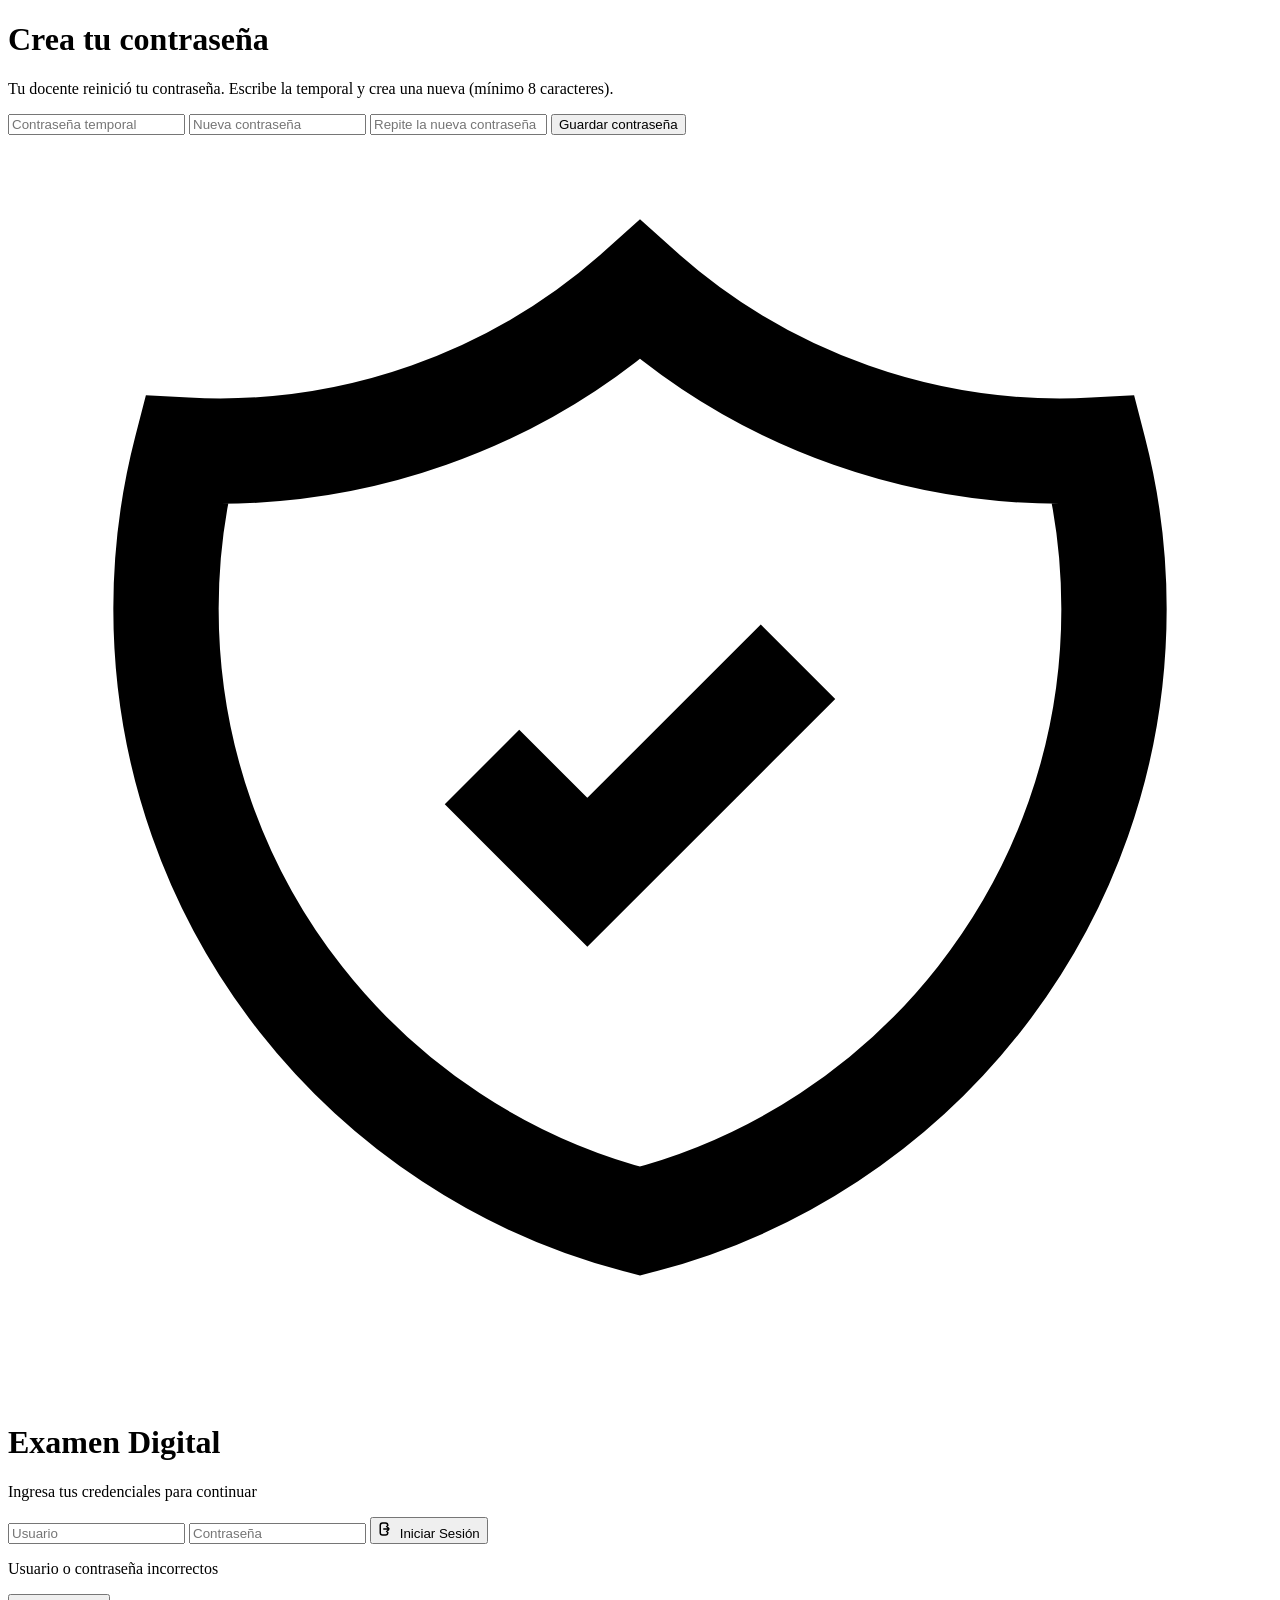
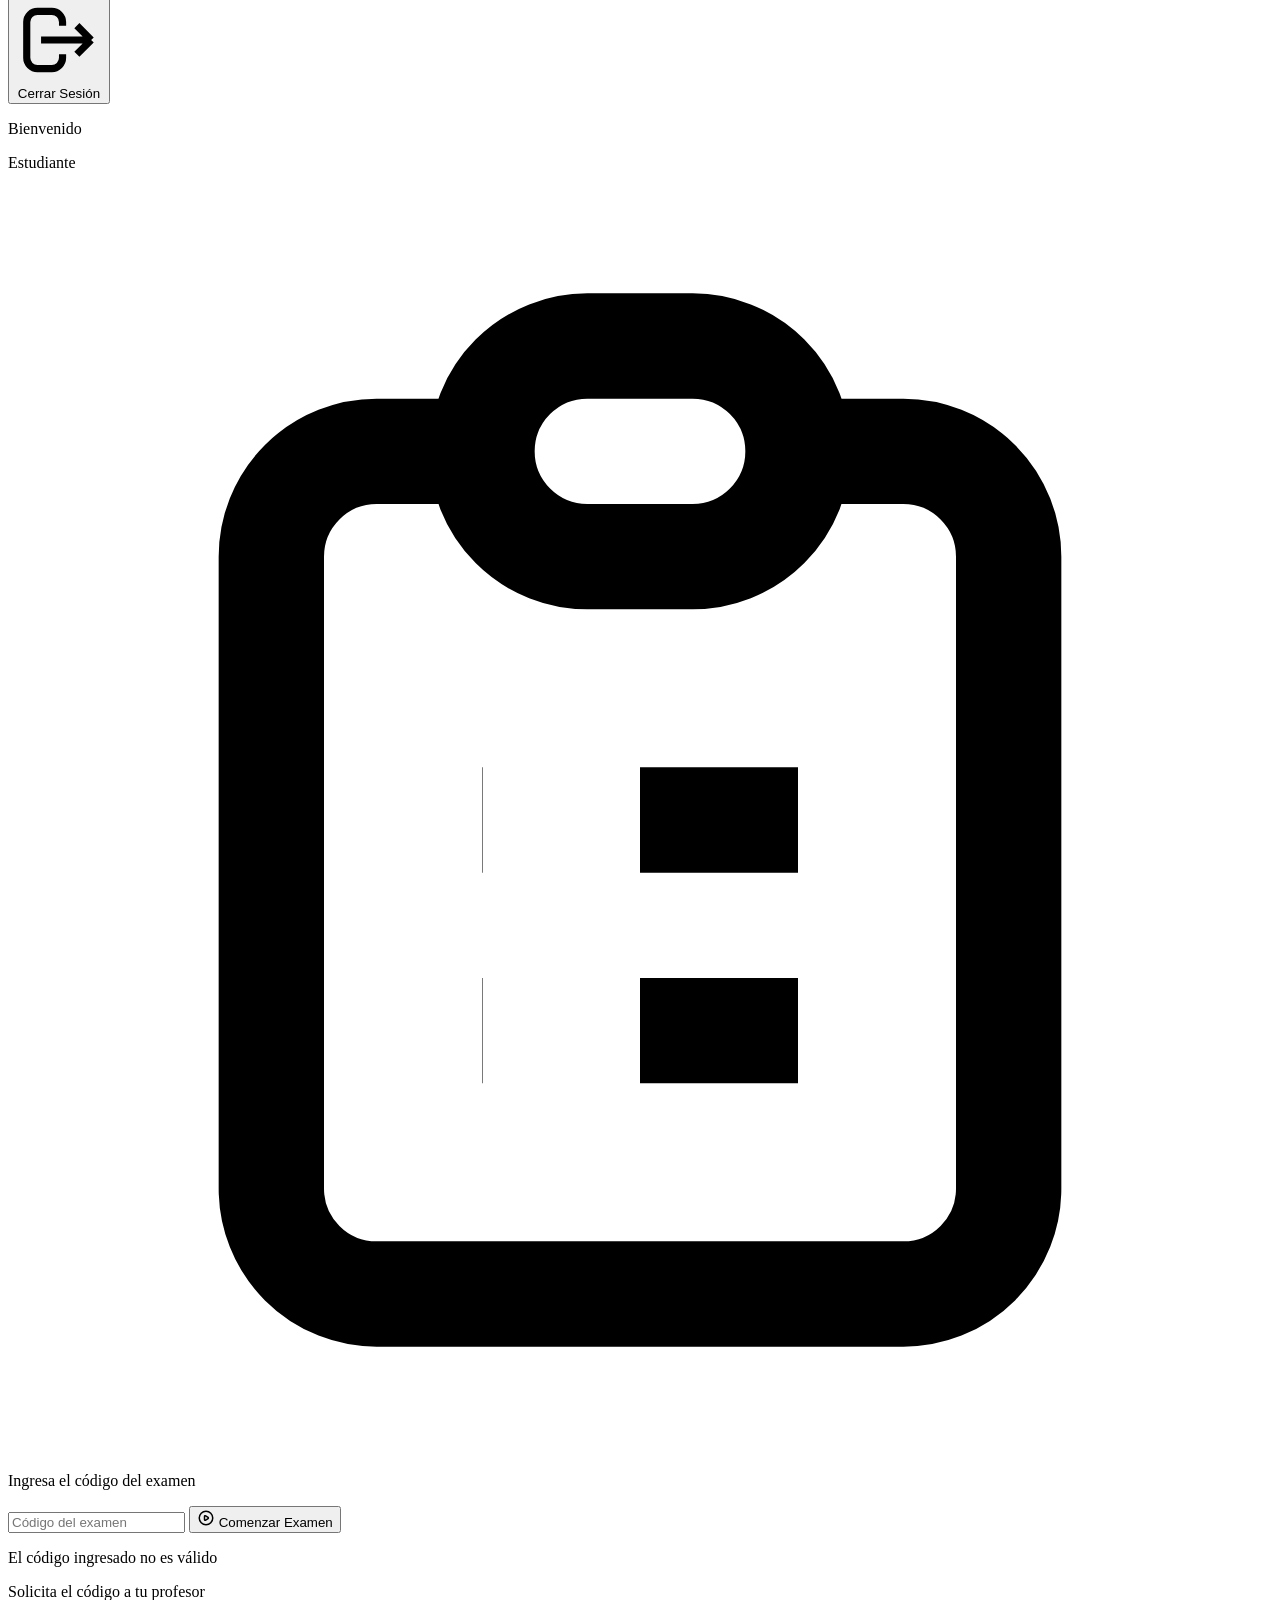
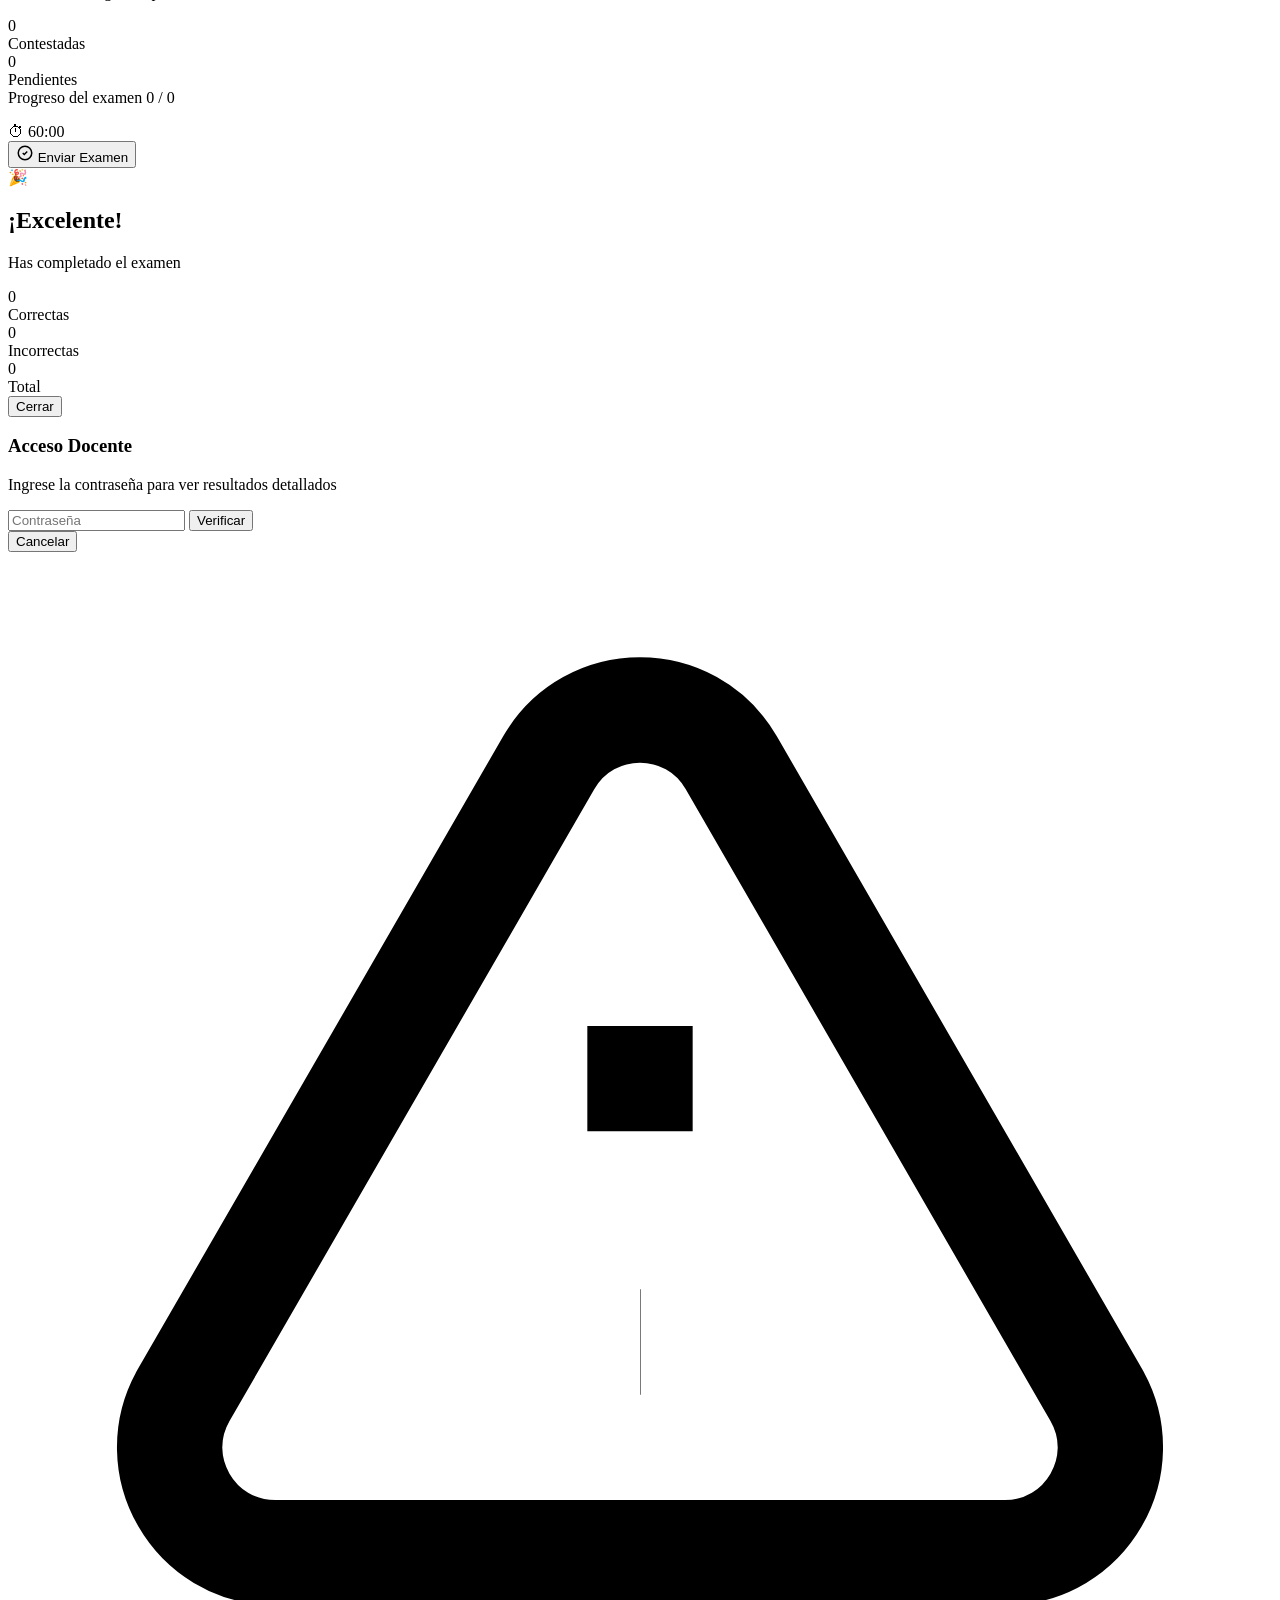
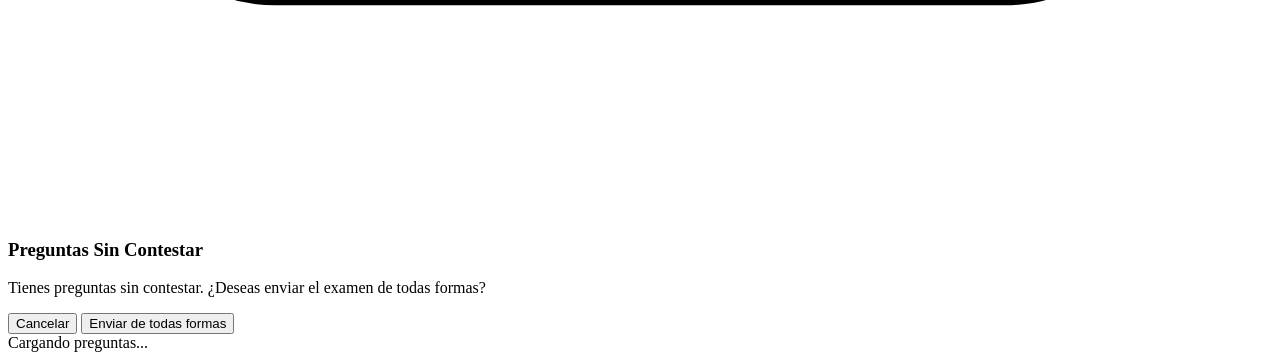
==== frontend/index.html @ 0927a552 "feat(docente): gestión de estudiantes, contraseñas temporales y panel modular - Reinicio de contrase" ====
<!DOCTYPE html>
<html lang="es">
<head>
  <meta charset="UTF-8">
  <meta name="viewport" content="width=device-width, initial-scale=1.0">
  <title>Examen Digital</title>
  <link rel="icon" type="image/x-icon" href="/static/favicon.ico">
  <!-- Self-hosted fonts (no external dependencies) -->
  <link rel="stylesheet" href="/fonts/fonts.css">
  <!-- External styles -->
  <link rel="stylesheet" href="/css/styles.css">
</head>
<body>
  <!-- Cambio de contraseña obligatorio -->
  <div class="login-overlay" id="change-overlay">
    <div class="login-container">
      <h1 class="login-title">Crea tu contraseña</h1>
      <p class="login-subtitle">Tu docente reinició tu contraseña. Escribe la temporal y crea una nueva (mínimo 8 caracteres).</p>
      <form class="login-form" id="change-form" onsubmit="return false;">
        <input type="password" id="change-actual" placeholder="Contraseña temporal" autocomplete="current-password" required>
        <input type="password" id="change-nueva" placeholder="Nueva contraseña" autocomplete="new-password" minlength="8" required>
        <input type="password" id="change-confirmar" placeholder="Repite la nueva contraseña" autocomplete="new-password" minlength="8" required>
        <button class="btn btn-primary" id="change-btn" onclick="performChangePassword()">Guardar contraseña</button>
        <p id="change-error" class="error-message" style="display: none;"></p>
      </form>
    </div>
  </div>

  <!-- Login Screen -->
  <div class="login-overlay active" id="login-overlay">
    <div class="login-container">
      <div class="login-logo">
        <svg fill="none" stroke="currentColor" stroke-width="2" viewBox="0 0 24 24">
          <path d="M9 12l2 2 4-4m5.618-4.016A11.955 11.955 0 0112 2.944a11.955 11.955 0 01-8.618 3.04A12.02 12.02 0 003 9c0 5.591 3.824 10.29 9 11.622 5.176-1.332 9-6.03 9-11.622 0-1.042-.133-2.052-.382-3.016z"/>
        </svg>
      </div>
      <h1 class="login-title">Examen Digital</h1>
      <p class="login-subtitle">Ingresa tus credenciales para continuar</p>
      <form class="login-form" id="login-form" onsubmit="return false;">
        <input type="text" id="login-username" placeholder="Usuario" autocomplete="username" required>
        <input type="password" id="login-password" placeholder="Contraseña" autocomplete="current-password" required>
        <button class="btn btn-primary" id="login-btn" onclick="performLogin()">
          <svg width="18" height="18" fill="none" stroke="currentColor" stroke-width="2" viewBox="0 0 24 24">
            <path d="M11 16l4-4m0 0l-4-4m4 4H7m6 4v1a3 3 0 01-3 3H6a3 3 0 01-3-3V7a3 3 0 013-3h4a3 3 0 013 3v1"/>
          </svg>
          Iniciar Sesión
        </button>
      </form>
      <p class="login-error" id="login-error">Usuario o contraseña incorrectos</p>
    </div>
  </div>

  <!-- Code Entry Screen -->
  <div class="code-overlay" id="code-overlay">
    <button class="code-logout" onclick="logout()">
      <svg fill="none" stroke="currentColor" stroke-width="2" viewBox="0 0 24 24">
        <path d="M17 16l4-4m0 0l-4-4m4 4H7m6 4v1a3 3 0 01-3 3H6a3 3 0 01-3-3V7a3 3 0 013-3h4a3 3 0 013 3v1"/>
      </svg>
      Cerrar Sesión
    </button>
    <div class="code-container">
      <p class="code-welcome">Bienvenido</p>
      <p class="code-student-name" id="code-student-name">Estudiante</p>
      <div class="code-icon">
        <svg fill="none" stroke="currentColor" stroke-width="2" viewBox="0 0 24 24">
          <path d="M9 5H7a2 2 0 00-2 2v12a2 2 0 002 2h10a2 2 0 002-2V7a2 2 0 00-2-2h-2M9 5a2 2 0 002 2h2a2 2 0 002-2M9 5a2 2 0 012-2h2a2 2 0 012 2m-3 7h3m-3 4h3m-6-4h.01M9 16h.01"/>
        </svg>
      </div>
      <p class="login-subtitle">Ingresa el código del examen</p>
      <form class="code-form" id="code-form" onsubmit="return false;">
        <input type="text" id="exam-code" placeholder="Código del examen" maxlength="20" autocomplete="off">
        <button class="btn btn-primary" id="start-exam-btn" onclick="startExam()">
          <svg width="18" height="18" fill="none" stroke="currentColor" stroke-width="2" viewBox="0 0 24 24">
            <path d="M14.752 11.168l-3.197-2.132A1 1 0 0010 9.87v4.263a1 1 0 001.555.832l3.197-2.132a1 1 0 000-1.664z"/>
            <path d="M21 12a9 9 0 11-18 0 9 9 0 0118 0z"/>
          </svg>
          Comenzar Examen
        </button>
      </form>
      <p class="code-error" id="code-error">El código ingresado no es válido</p>
      <p class="code-help">Solicita el código a tu profesor</p>
    </div>
  </div>

  <div class="exam-container">
    <header class="exam-header" id="exam-header" style="display: none;">
      <div class="exam-badge">
        <svg fill="none" stroke="currentColor" stroke-width="2.5" viewBox="0 0 24 24">
          <path d="M9 12l2 2 4-4m6 2a9 9 0 11-18 0 9 9 0 0118 0z"/>
        </svg>
        Examen Digital
      </div>
      <h1 class="exam-title" id="exam-title-header">Examen Digital</h1>
      <p class="exam-subtitle" id="exam-subtitle-header">Cargando...</p>
      <p class="exam-specialty" id="exam-specialty"></p>
      <p class="exam-professor" id="exam-professor"></p>
      <div class="exam-instructions" id="exam-instructions">
        <strong>Instrucciones:</strong> Cargando...
      </div>
    </header>

    <div class="stats-bar">
      <div class="stat-card answered">
        <div class="stat-value" id="answered-count">0</div>
        <div class="stat-label">Contestadas</div>
      </div>
      <div class="stat-card pending">
        <div class="stat-value" id="pending-count">0</div>
        <div class="stat-label">Pendientes</div>
      </div>
    </div>

    <div class="progress-section">
      <div class="progress-header">
        <span class="progress-label">Progreso del examen</span>
        <span class="progress-percentage" id="progress-text">0 / 0</span>
      </div>
      <div class="progress-track">
        <div class="progress-fill" id="progress-fill" style="width: 0%"></div>
      </div>
      <div class="timer-display" id="timer-display" style="margin-top: 16px; justify-content: center;">
        <span class="timer-icon">⏱</span>
        <span id="timer-text">60:00</span>
      </div>
    </div>

    <div class="question-nav" id="question-nav"></div>

    <div id="exam-content"></div>

    <div class="controls">
      <button class="btn btn-primary" onclick="submitExam()">
        <svg width="18" height="18" fill="none" stroke="currentColor" stroke-width="2" viewBox="0 0 24 24">
          <path d="M9 12l2 2 4-4m6 2a9 9 0 11-18 0 9 9 0 0118 0z"/>
        </svg>
        Enviar Examen
      </button>
    </div>
  </div>

  <!-- Results Overlay -->
  <div class="results-overlay" id="results-overlay">
    <div class="results-modal">
      <div class="results-header">
        <div class="results-icon" id="results-icon">🎉</div>
        <h2 class="results-title" id="results-title">¡Excelente!</h2>
        <p class="results-subtitle" id="results-subtitle">Has completado el examen</p>
      </div>
      <div class="results-stats">
        <div class="results-stat">
          <div class="results-stat-value correct" id="results-correct">0</div>
          <div class="results-stat-label">Correctas</div>
        </div>
        <div class="results-stat">
          <div class="results-stat-value wrong" id="results-wrong">0</div>
          <div class="results-stat-label">Incorrectas</div>
        </div>
        <div class="results-stat">
          <div class="results-stat-value total" id="results-total">0</div>
          <div class="results-stat-label">Total</div>
        </div>
      </div>
      <div class="detailed-results-section" id="detailed-results" style="display: none;">
        <h4>Resultados Detallados</h4>
        <div class="results-list" id="results-list"></div>
      </div>
      <div class="results-actions">
        <button class="btn btn-secondary" onclick="closeResults()">Cerrar</button>
        <button class="btn btn-primary" onclick="showPasswordModal()" id="teacher-access-btn" style="display: none;">Acceso docente</button>
        <button class="btn btn-primary" onclick="generatePDF()" id="download-pdf-btn" style="display: none;">
          <svg width="16" height="16" fill="none" stroke="currentColor" stroke-width="2" viewBox="0 0 24 24">
            <path d="M12 10v6m0 0l-3-3m3 3l3-3m2 8H7a2 2 0 01-2-2V5a2 2 0 012-2h5.586a1 1 0 01.707.293l5.414 5.414a1 1 0 01.293.707V19a2 2 0 01-2 2z"/>
          </svg>
          Descargar PDF
        </button>
      </div>
    </div>
  </div>

  <!-- Password Modal -->
  <div class="password-overlay" id="password-overlay">
    <div class="password-modal">
      <div class="password-header">
        <h3>Acceso Docente</h3>
        <p>Ingrese la contraseña para ver resultados detallados</p>
      </div>
      <div class="password-input">
        <input type="password" id="teacher-password" placeholder="Contraseña" autocomplete="off">
        <button class="btn btn-primary" id="verify-btn">Verificar</button>
      </div>
      <div class="password-actions">
        <button class="btn btn-secondary" onclick="closePasswordModal()">Cancelar</button>
      </div>
      <p id="password-error" class="error-message" style="display: none;"></p>
    </div>
  </div>

  <!-- Warning Modal -->
  <div class="warning-overlay" id="warning-overlay">
    <div class="warning-modal">
      <div class="warning-icon">
        <svg fill="none" stroke="currentColor" stroke-width="2" viewBox="0 0 24 24">
          <path d="M12 9v2m0 4h.01m-6.938 4h13.856c1.54 0 2.502-1.667 1.732-3L13.732 4c-.77-1.333-2.694-1.333-3.464 0L3.34 16c-.77 1.333.192 3 1.732 3z"/>
        </svg>
      </div>
      <h3 class="warning-title">Preguntas Sin Contestar</h3>
      <p class="warning-message" id="warning-message">Tienes preguntas sin contestar. ¿Deseas enviar el examen de todas formas?</p>
      <div class="warning-actions">
        <button class="btn btn-secondary" onclick="closeWarningModal()">Cancelar</button>
        <button class="btn btn-primary" onclick="confirmSubmit()">Enviar de todas formas</button>
      </div>
    </div>
  </div>

  <!-- Loading -->
  <div id="loading-indicator">
    <div class="spinner"></div>
    <div style="font-size: 16px; color: var(--text-secondary);">Cargando preguntas...</div>
  </div>

  <!-- Error -->
  <div id="error-message" style="display: none;">
    <strong>Error:</strong> <span id="error-text"></span>
  </div>

  <!-- External scripts -->
  <script src="/js/app.js"></script>
</body>
</html>
---- fonts/fonts.css ----
/* =============================================
   Self-hosted Fonts (replaces Google Fonts CDN)
   Fuentes: DM Sans, Fraunces, JetBrains Mono
   ============================================= */

/* ----- DM Sans ----- */
@font-face {
  font-family: 'DM Sans';
  font-style: normal;
  font-weight: 400;
  font-display: swap;
  src: url('dm-sans-400.ttf') format('truetype');
}

@font-face {
  font-family: 'DM Sans';
  font-style: normal;
  font-weight: 500;
  font-display: swap;
  src: url('dm-sans-500.ttf') format('truetype');
}

@font-face {
  font-family: 'DM Sans';
  font-style: normal;
  font-weight: 600;
  font-display: swap;
  src: url('dm-sans-600.ttf') format('truetype');
}

@font-face {
  font-family: 'DM Sans';
  font-style: normal;
  font-weight: 700;
  font-display: swap;
  src: url('dm-sans-700.ttf') format('truetype');
}

/* ----- Fraunces ----- */
@font-face {
  font-family: 'Fraunces';
  font-style: normal;
  font-weight: 400;
  font-display: swap;
  src: url('fraunces-400.ttf') format('truetype');
}

@font-face {
  font-family: 'Fraunces';
  font-style: normal;
  font-weight: 700;
  font-display: swap;
  src: url('fraunces-700.ttf') format('truetype');
}

@font-face {
  font-family: 'Fraunces';
  font-style: normal;
  font-weight: 900;
  font-display: swap;
  src: url('fraunces-900.ttf') format('truetype');
}

/* ----- JetBrains Mono ----- */
@font-face {
  font-family: 'JetBrains Mono';
  font-style: normal;
  font-weight: 400;
  font-display: swap;
  src: url('jetbrains-mono-400.ttf') format('truetype');
}

@font-face {
  font-family: 'JetBrains Mono';
  font-style: normal;
  font-weight: 500;
  font-display: swap;
  src: url('jetbrains-mono-500.ttf') format('truetype');
}

@font-face {
  font-family: 'JetBrains Mono';
  font-style: normal;
  font-weight: 700;
  font-display: swap;
  src: url('jetbrains-mono-700.ttf') format('truetype');
}
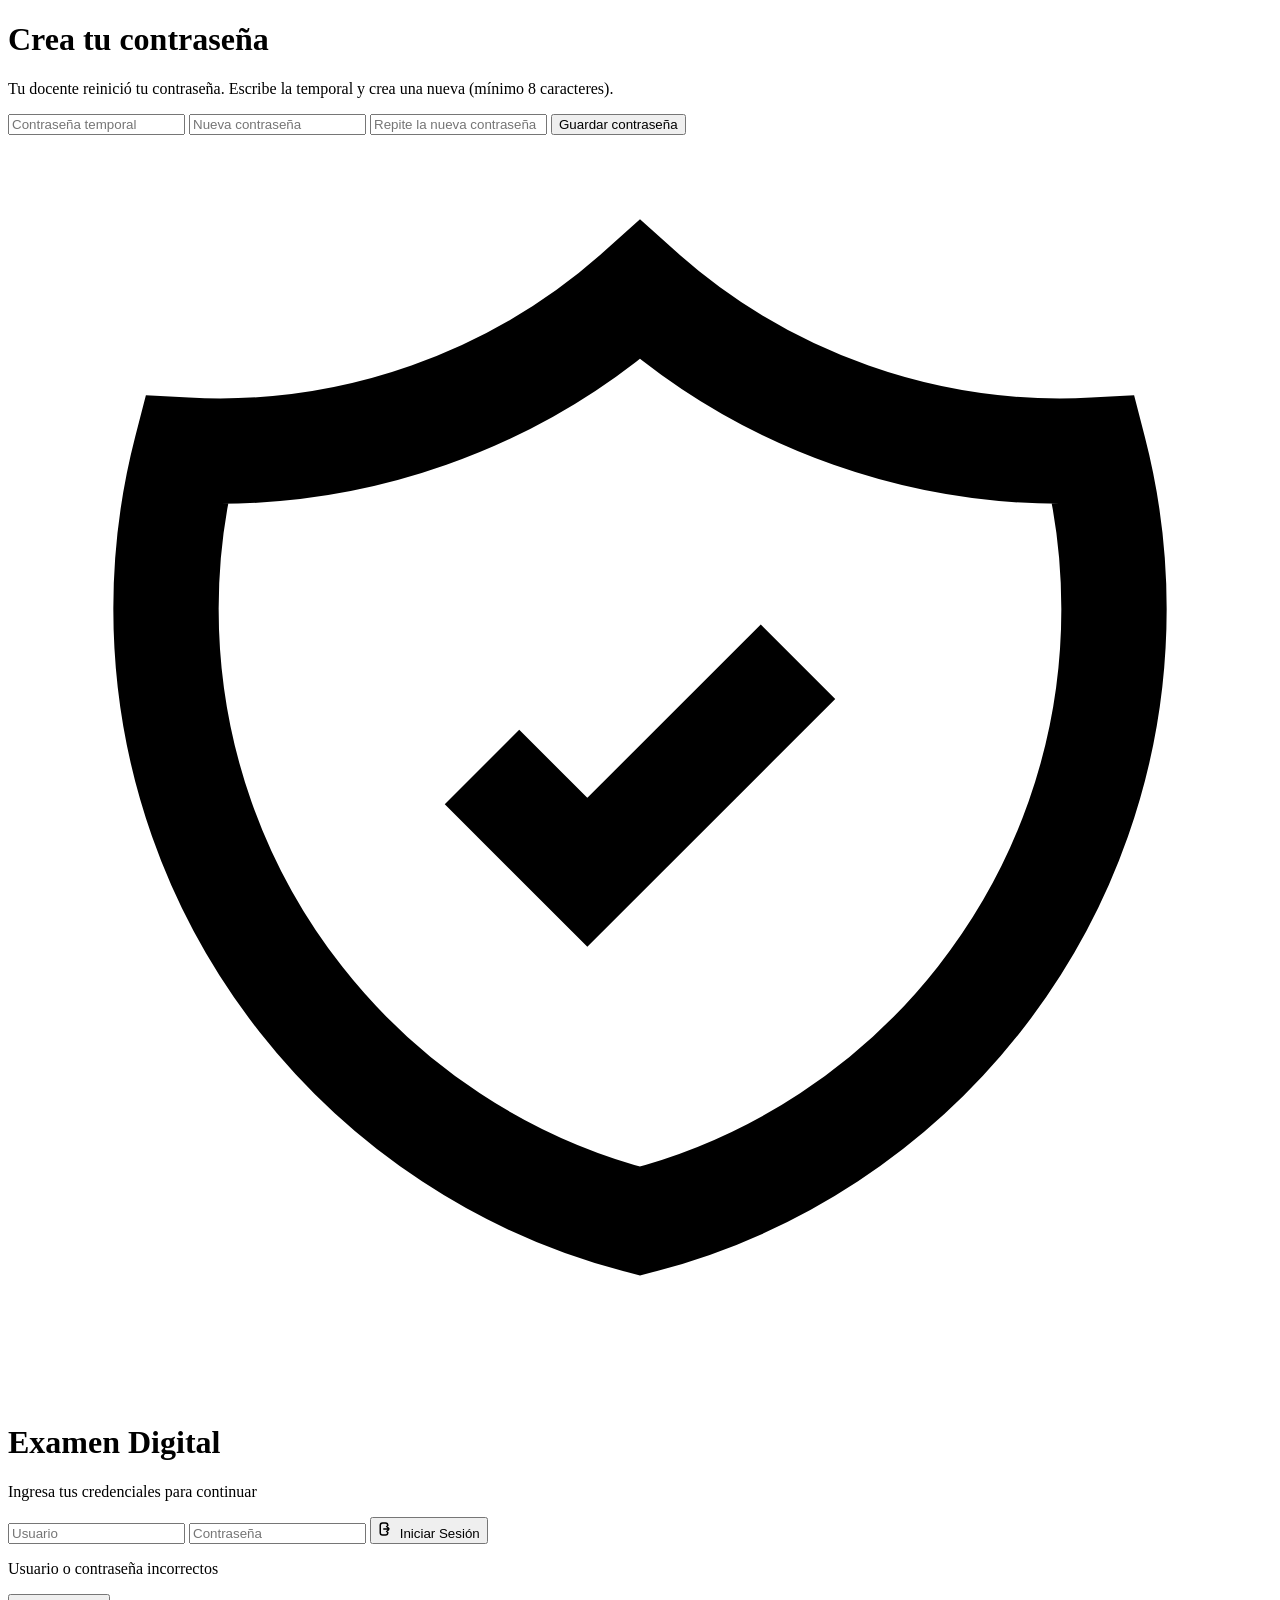
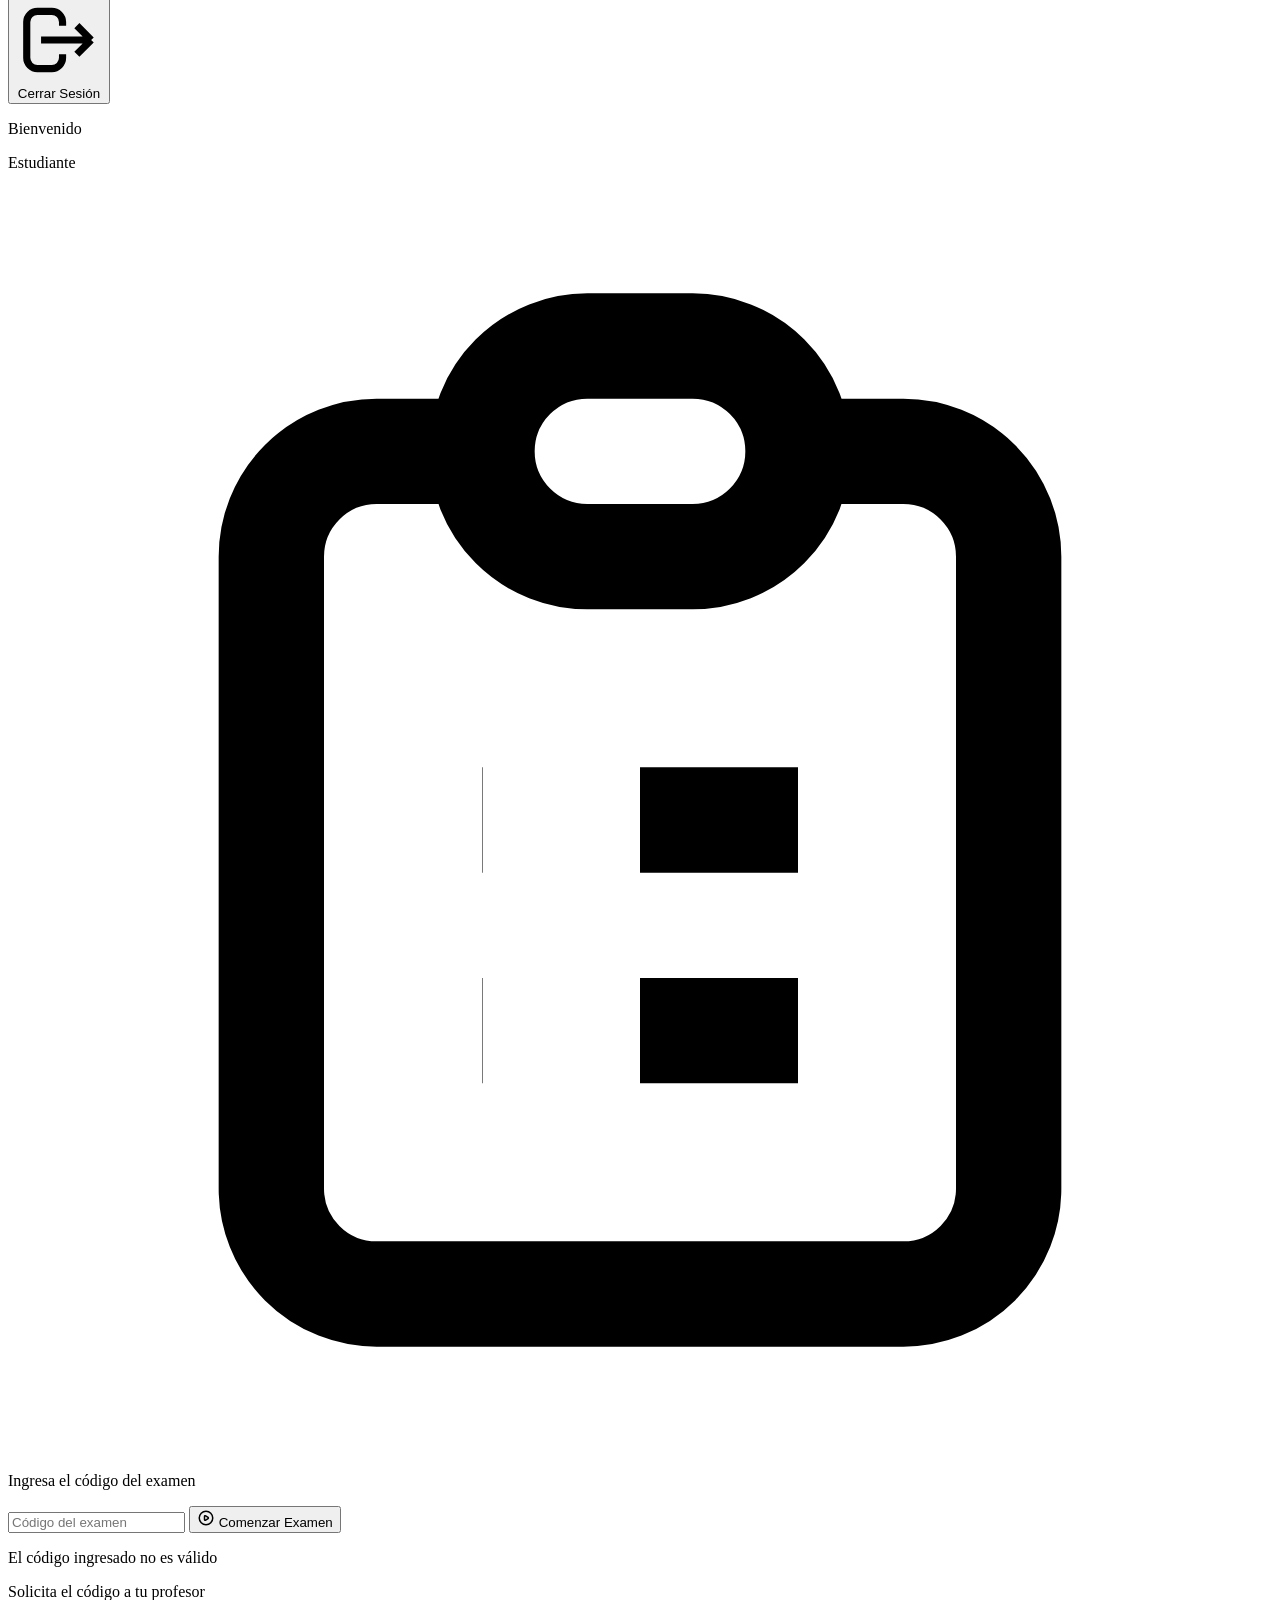
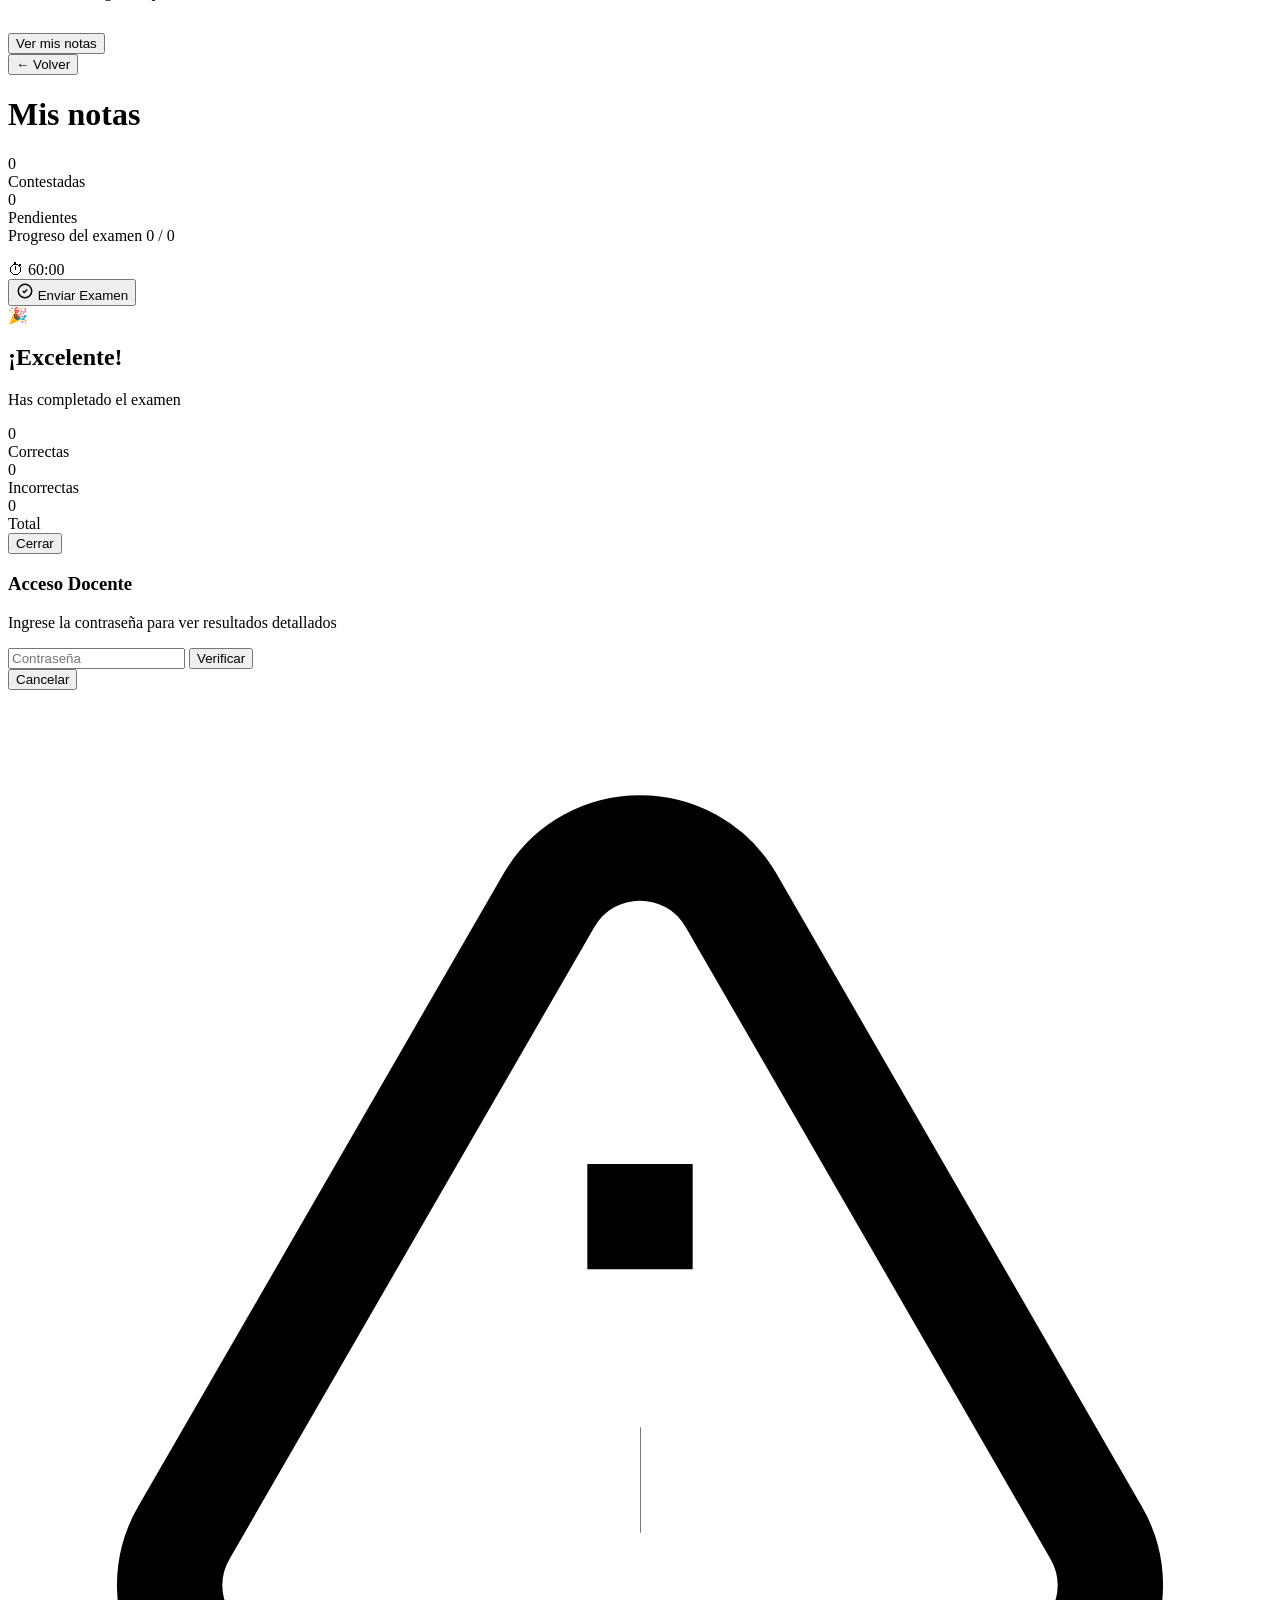
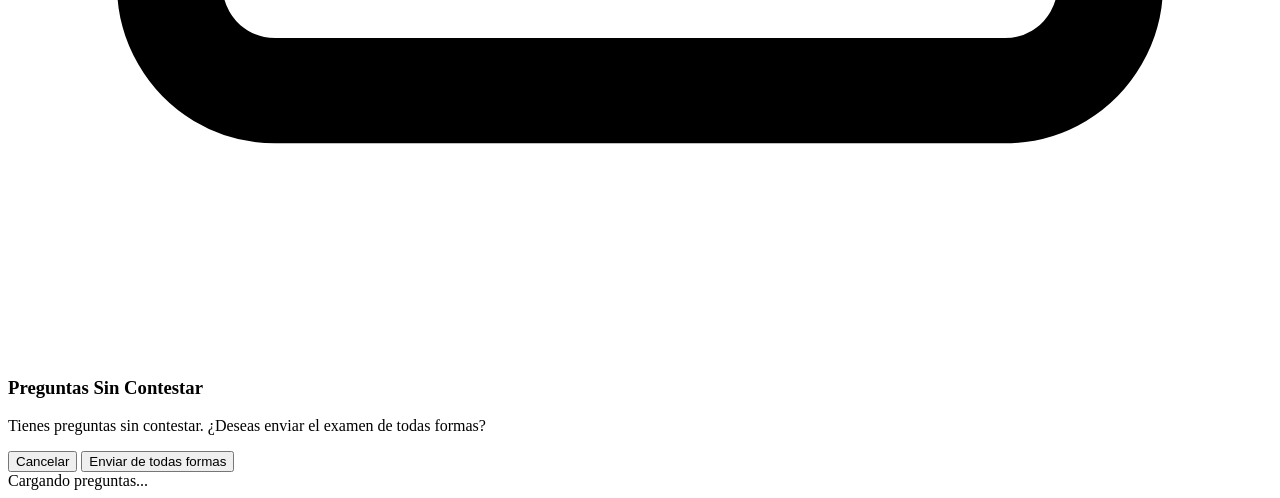
==== commit 6319d745: "feat(portal): fase 4 - Mis notas para el estudiante con publicación controlada - El docente publica " ====
--- a/frontend/index.html
+++ b/frontend/index.html
@@ -79,6 +79,15 @@
       </form>
       <p class="code-error" id="code-error">El código ingresado no es válido</p>
       <p class="code-help">Solicita el código a tu profesor</p>
+      <button type="button" class="btn btn-secondary" id="my-grades-btn" onclick="abrirMisNotas()" style="margin-top:16px">Ver mis notas</button>
+    </div>
+  </div>
+
+  <div class="code-overlay grades-overlay" id="grades-overlay" role="dialog" aria-modal="true" aria-labelledby="grades-title">
+    <button class="code-logout" onclick="cerrarMisNotas()">← Volver</button>
+    <div class="grades-container">
+      <h1 id="grades-title" class="grades-title">Mis notas</h1>
+      <div id="grades-content" aria-live="polite"></div>
     </div>
   </div>
 
@@ -225,5 +234,6 @@
 
   <!-- External scripts -->
   <script src="/js/app.js"></script>
+  <script src="/js/mis-notas.js"></script>
 </body>
 </html>
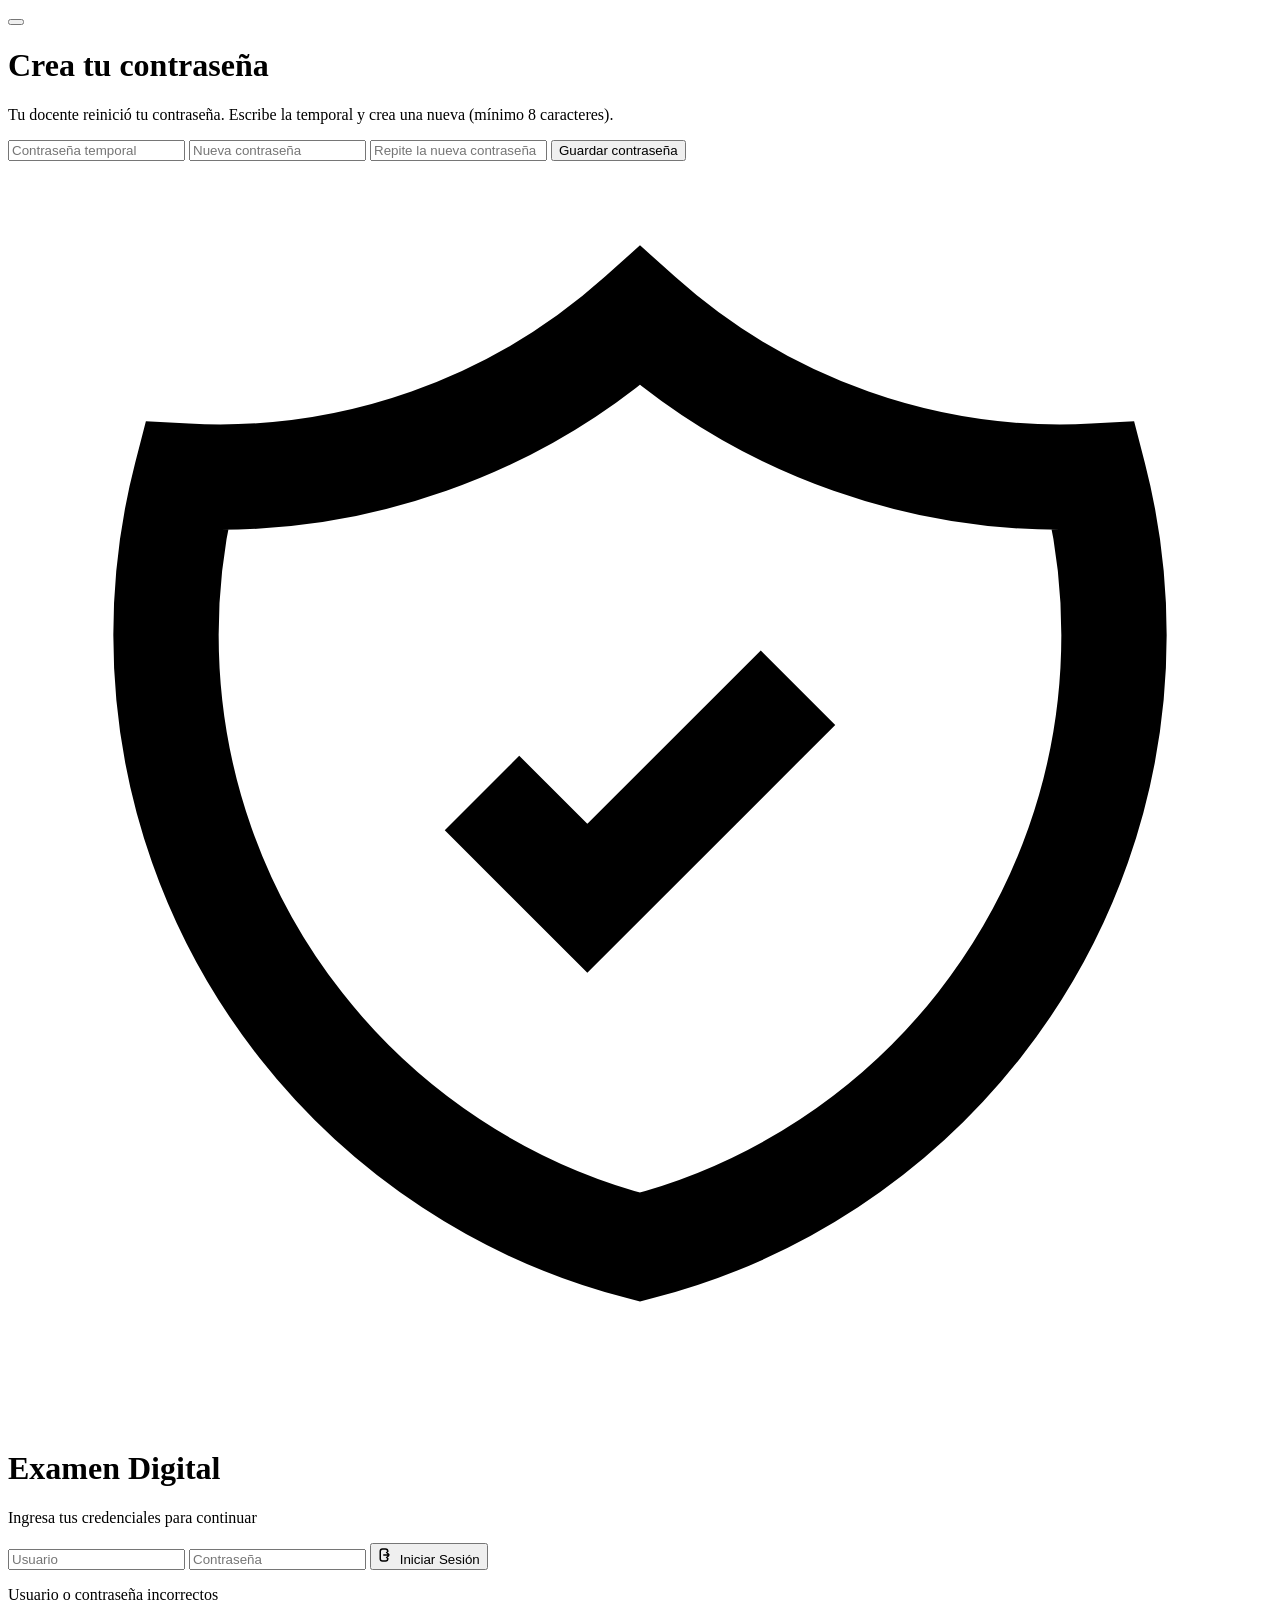
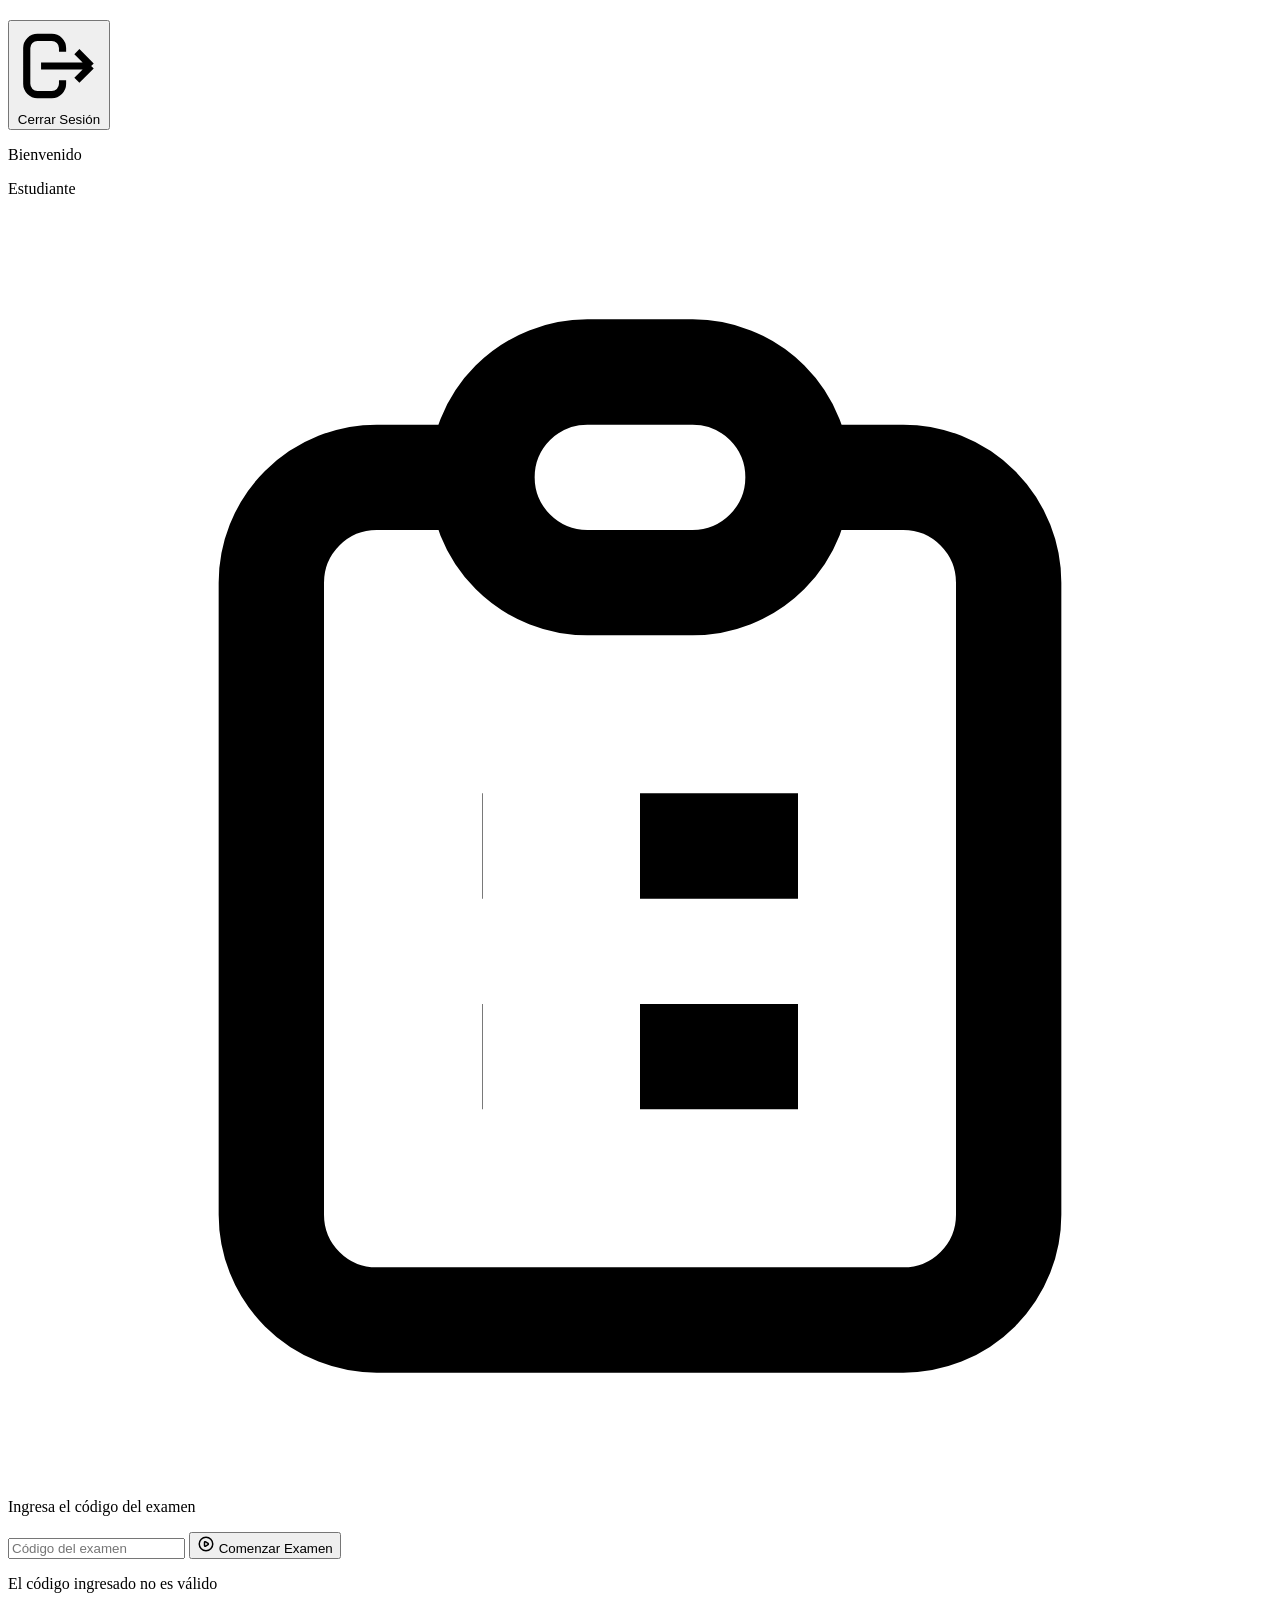
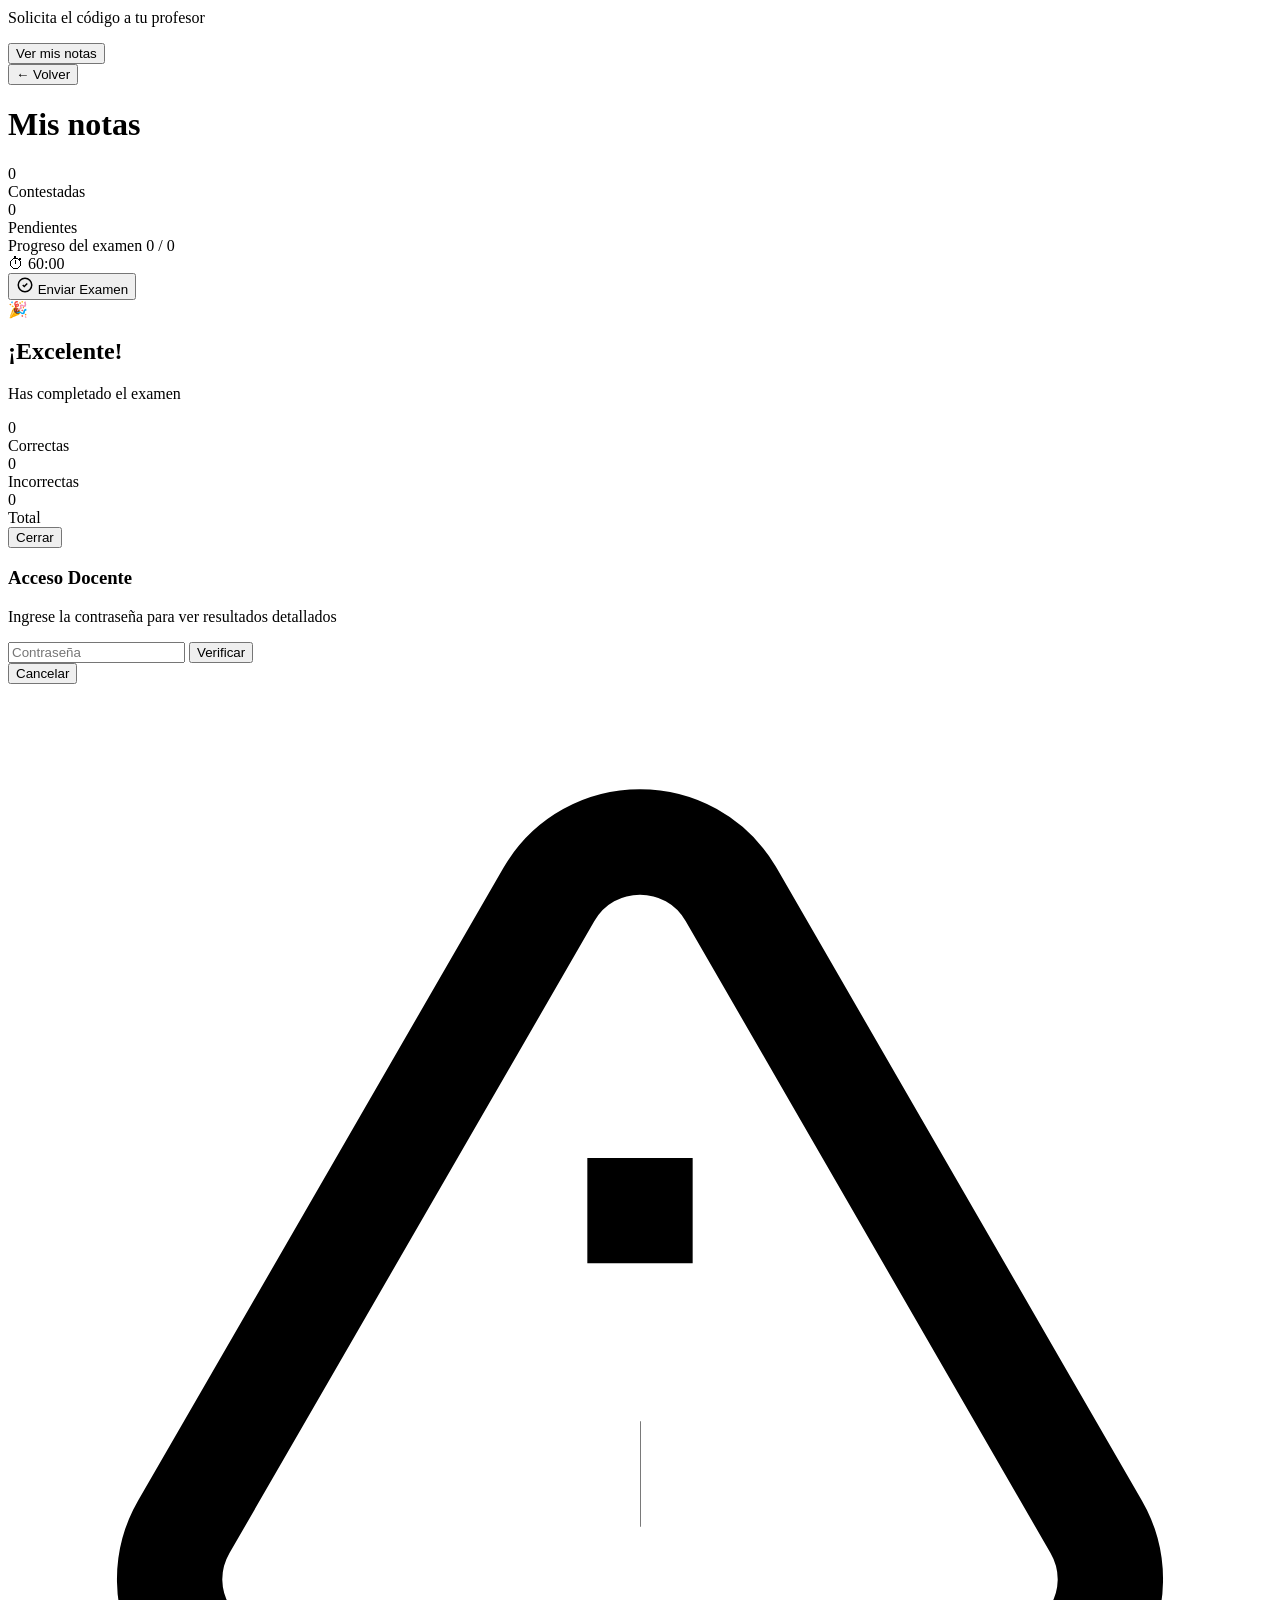
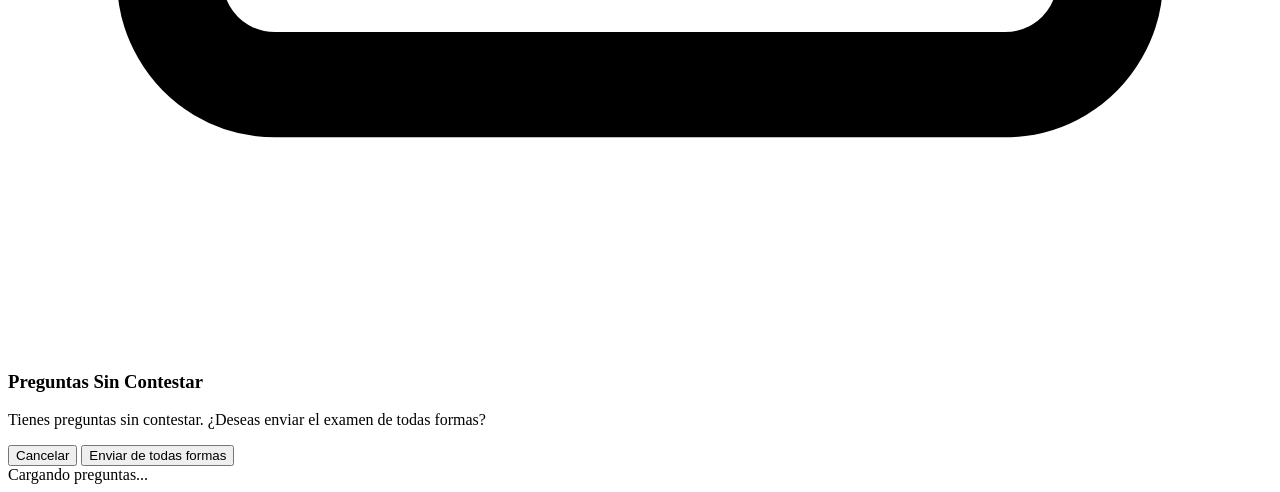
==== commit 8bdf436e: "feat(ui): etapa 1 - sistema de diseño con tema claro/oscuro - base.css con tokens de color, espacios" ====
--- a/frontend/index.html
+++ b/frontend/index.html
@@ -8,9 +8,12 @@
   <!-- Self-hosted fonts (no external dependencies) -->
   <link rel="stylesheet" href="/fonts/fonts.css">
   <!-- External styles -->
+  <script src="/js/tema.js"></script>
+  <link rel="stylesheet" href="/css/base.css">
   <link rel="stylesheet" href="/css/styles.css">
 </head>
 <body>
+  <button type="button" class="tema-btn tema-flotante" aria-label="Cambiar tema"></button>
   <!-- Cambio de contraseña obligatorio -->
   <div class="login-overlay" id="change-overlay">
     <div class="login-container">
@@ -79,7 +82,7 @@
       </form>
       <p class="code-error" id="code-error">El código ingresado no es válido</p>
       <p class="code-help">Solicita el código a tu profesor</p>
-      <button type="button" class="btn btn-secondary" id="my-grades-btn" onclick="abrirMisNotas()" style="margin-top:16px">Ver mis notas</button>
+      <button type="button" class="btn btn-secondary" id="my-grades-btn" onclick="abrirMisNotas()">Ver mis notas</button>
     </div>
   </div>
 
@@ -127,7 +130,7 @@
       <div class="progress-track">
         <div class="progress-fill" id="progress-fill" style="width: 0%"></div>
       </div>
-      <div class="timer-display" id="timer-display" style="margin-top: 16px; justify-content: center;">
+      <div class="timer-display" id="timer-display">
         <span class="timer-icon">⏱</span>
         <span id="timer-text">60:00</span>
       </div>
@@ -224,7 +227,7 @@
   <!-- Loading -->
   <div id="loading-indicator">
     <div class="spinner"></div>
-    <div style="font-size: 16px; color: var(--text-secondary);">Cargando preguntas...</div>
+    <div class="loading-text">Cargando preguntas...</div>
   </div>
 
   <!-- Error -->
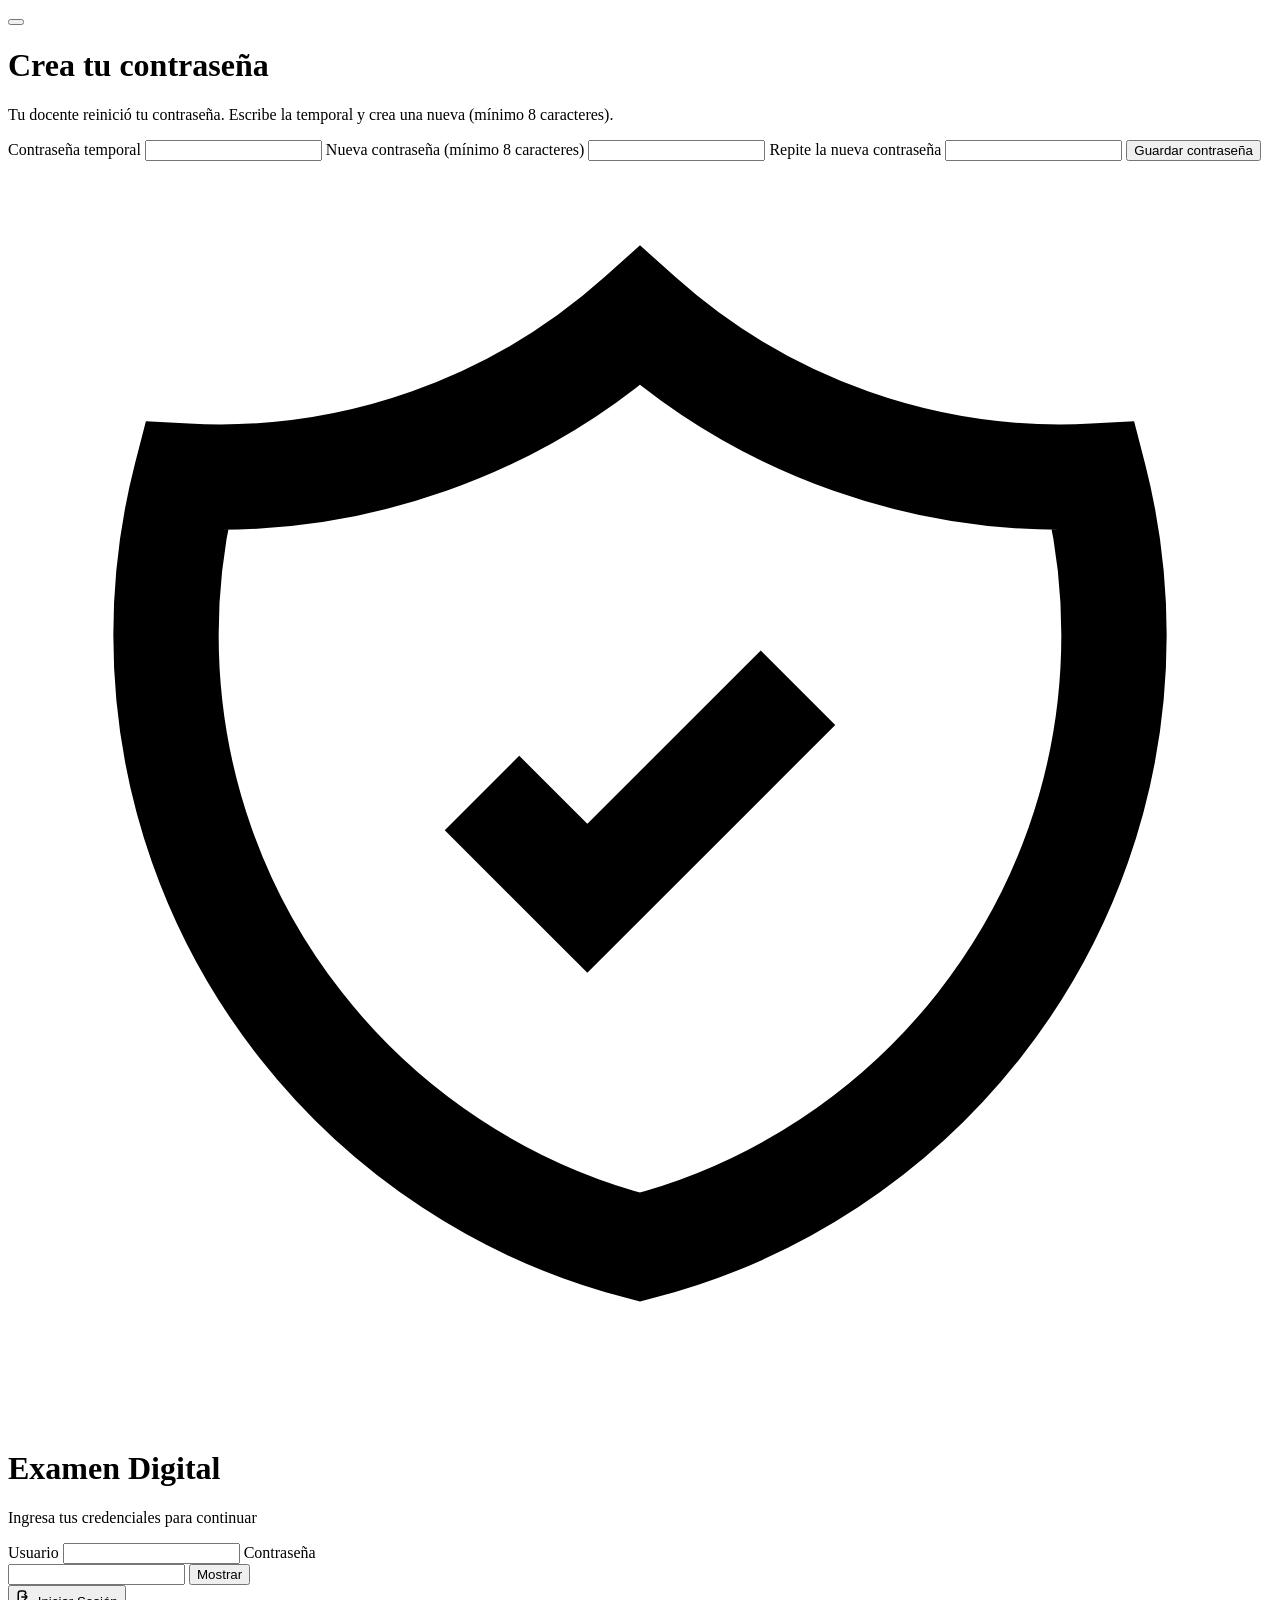
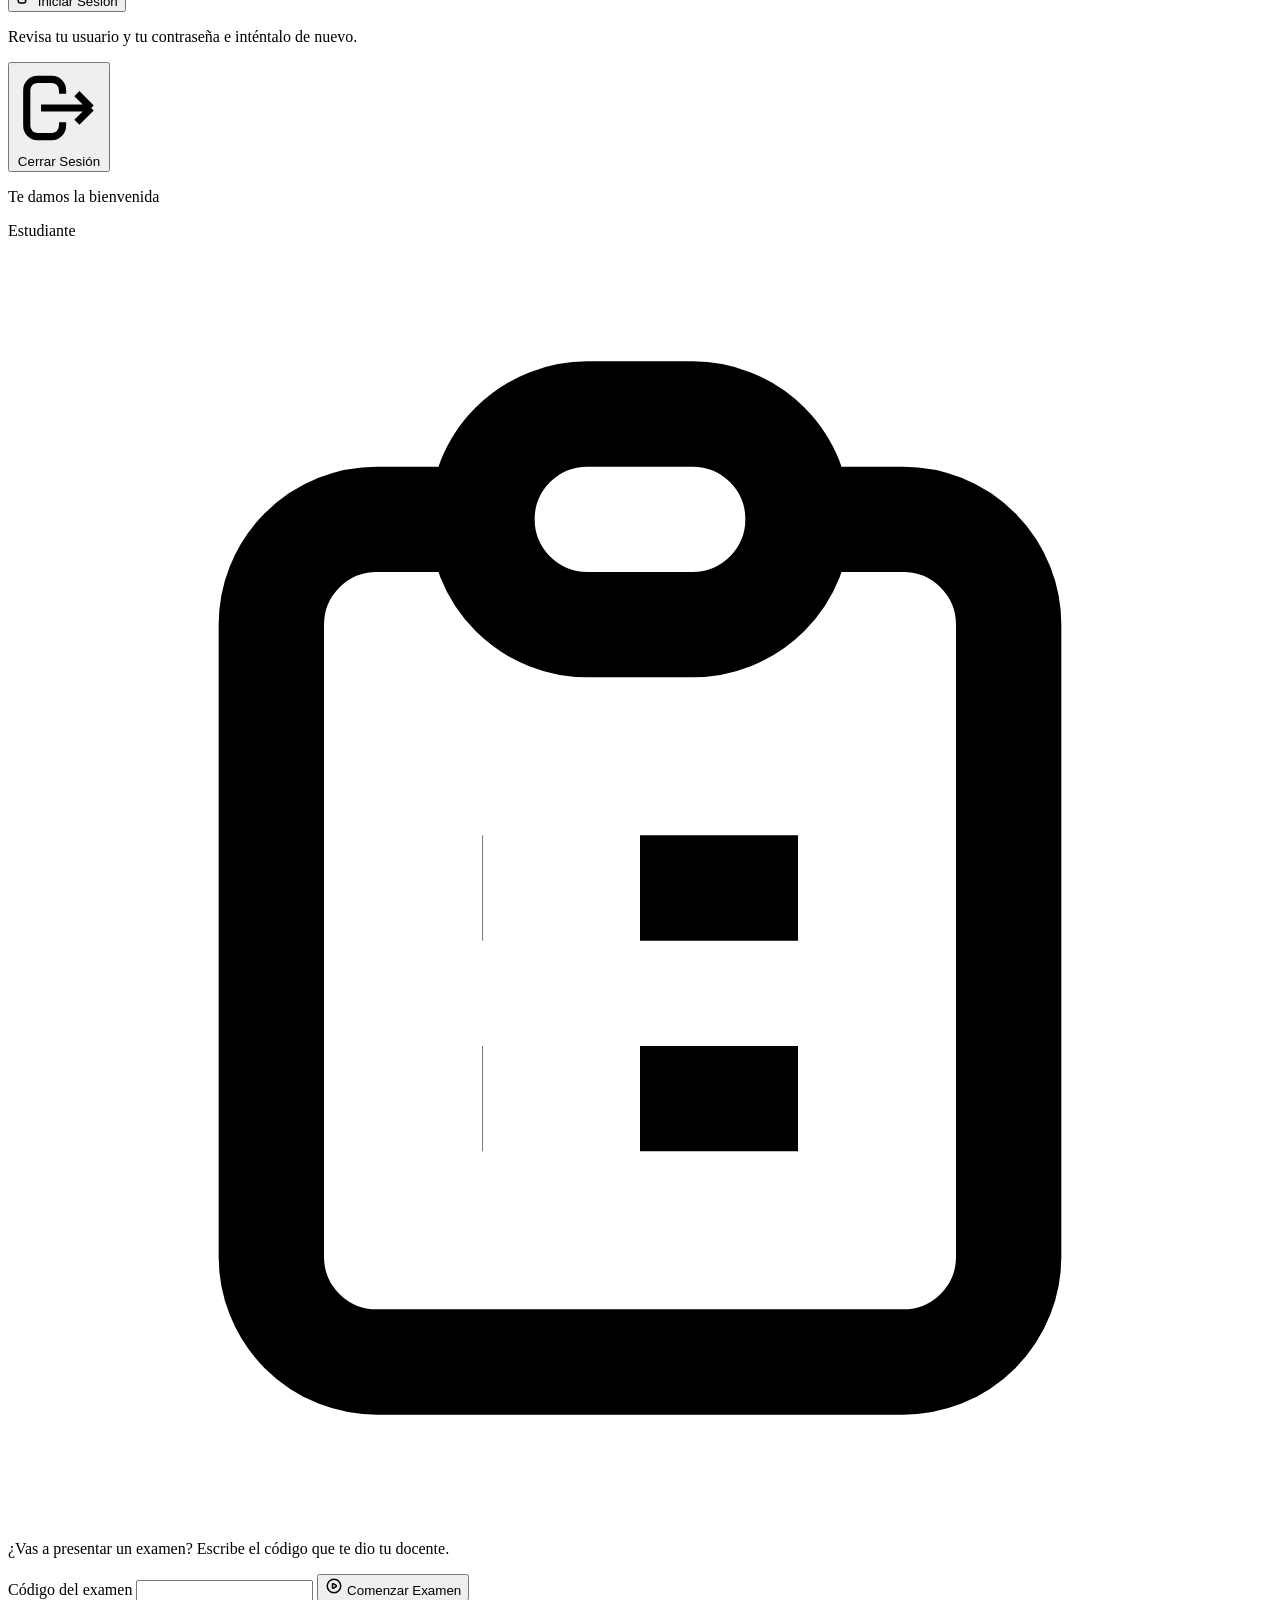
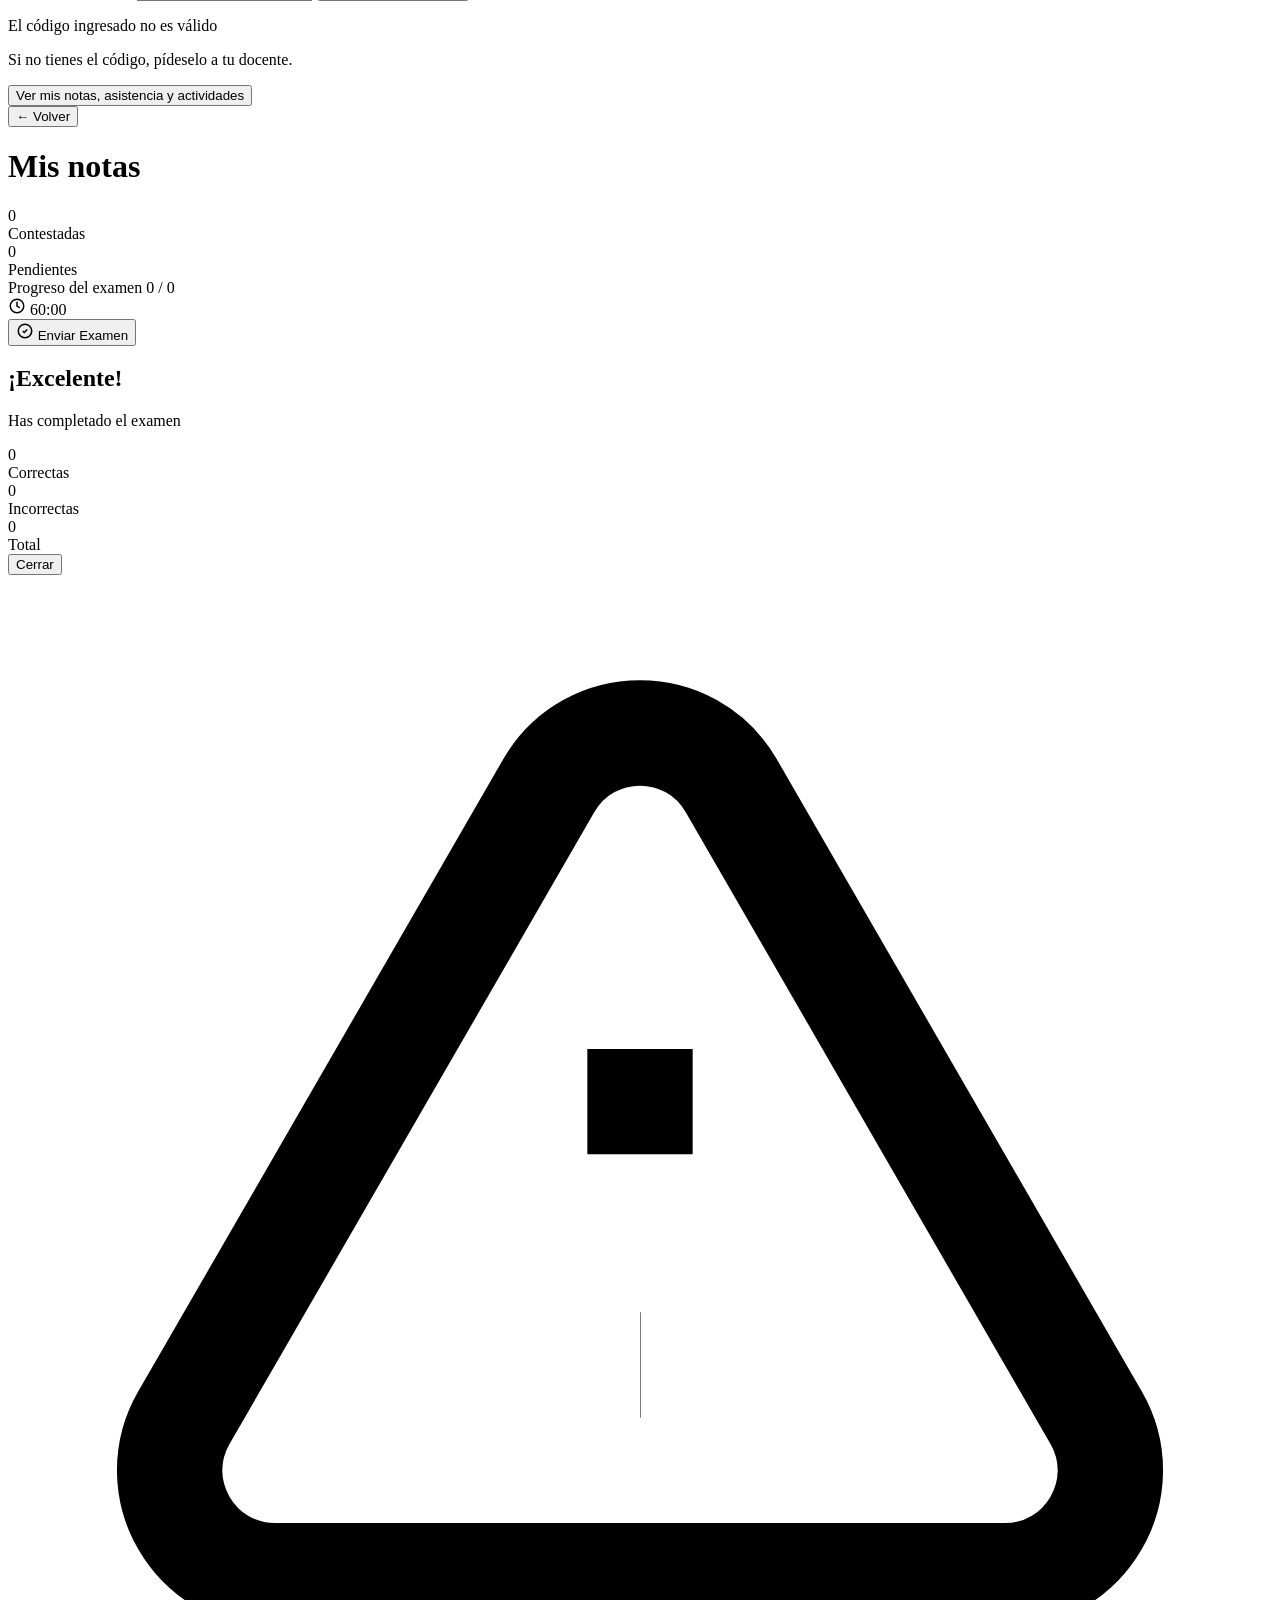
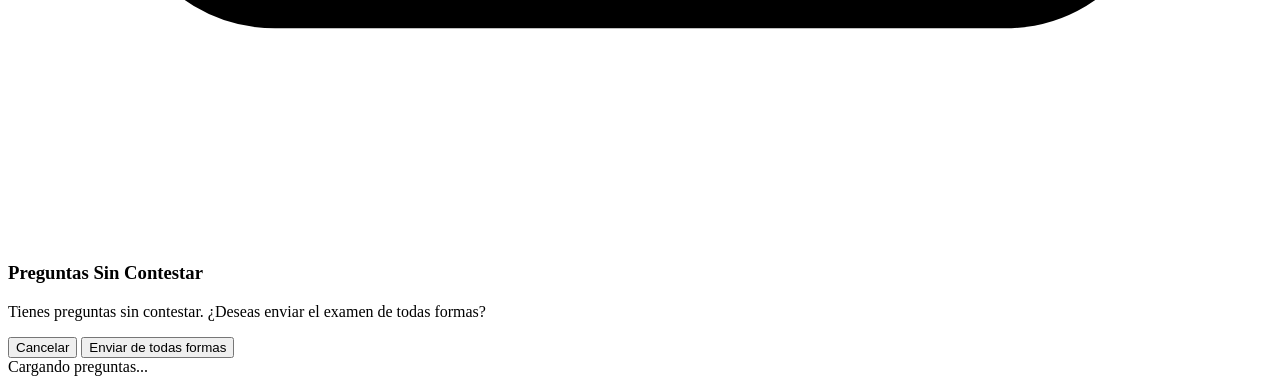
==== commit adaba0ea: "feat(ui): etapa 5 - app del estudiante accesible y pensada para el celular - Login y cambio de clave" ====
--- a/frontend/index.html
+++ b/frontend/index.html
@@ -20,9 +20,12 @@
       <h1 class="login-title">Crea tu contraseña</h1>
       <p class="login-subtitle">Tu docente reinició tu contraseña. Escribe la temporal y crea una nueva (mínimo 8 caracteres).</p>
       <form class="login-form" id="change-form" onsubmit="return false;">
-        <input type="password" id="change-actual" placeholder="Contraseña temporal" autocomplete="current-password" required>
-        <input type="password" id="change-nueva" placeholder="Nueva contraseña" autocomplete="new-password" minlength="8" required>
-        <input type="password" id="change-confirmar" placeholder="Repite la nueva contraseña" autocomplete="new-password" minlength="8" required>
+        <label class="campo-est" for="change-actual">Contraseña temporal</label>
+        <input type="password" id="change-actual" autocomplete="current-password" required>
+        <label class="campo-est" for="change-nueva">Nueva contraseña (mínimo 8 caracteres)</label>
+        <input type="password" id="change-nueva" autocomplete="new-password" minlength="8" required>
+        <label class="campo-est" for="change-confirmar">Repite la nueva contraseña</label>
+        <input type="password" id="change-confirmar" autocomplete="new-password" minlength="8" required>
         <button class="btn btn-primary" id="change-btn" onclick="performChangePassword()">Guardar contraseña</button>
         <p id="change-error" class="error-message" style="display: none;"></p>
       </form>
@@ -40,8 +43,13 @@
       <h1 class="login-title">Examen Digital</h1>
       <p class="login-subtitle">Ingresa tus credenciales para continuar</p>
       <form class="login-form" id="login-form" onsubmit="return false;">
-        <input type="text" id="login-username" placeholder="Usuario" autocomplete="username" required>
-        <input type="password" id="login-password" placeholder="Contraseña" autocomplete="current-password" required>
+        <label class="campo-est" for="login-username">Usuario</label>
+        <input type="text" id="login-username" autocomplete="username" autocapitalize="none" spellcheck="false" required>
+        <label class="campo-est" for="login-password">Contraseña</label>
+        <div class="campo-clave">
+          <input type="password" id="login-password" autocomplete="current-password" required>
+          <button type="button" class="btn-ver-clave" id="ver-clave" aria-pressed="false" aria-label="Mostrar la contraseña">Mostrar</button>
+        </div>
         <button class="btn btn-primary" id="login-btn" onclick="performLogin()">
           <svg width="18" height="18" fill="none" stroke="currentColor" stroke-width="2" viewBox="0 0 24 24">
             <path d="M11 16l4-4m0 0l-4-4m4 4H7m6 4v1a3 3 0 01-3 3H6a3 3 0 01-3-3V7a3 3 0 013-3h4a3 3 0 013 3v1"/>
@@ -49,7 +57,7 @@
           Iniciar Sesión
         </button>
       </form>
-      <p class="login-error" id="login-error">Usuario o contraseña incorrectos</p>
+      <p class="login-error" id="login-error" role="alert">Revisa tu usuario y tu contraseña e inténtalo de nuevo.</p>
     </div>
   </div>
 
@@ -62,16 +70,17 @@
       Cerrar Sesión
     </button>
     <div class="code-container">
-      <p class="code-welcome">Bienvenido</p>
+      <p class="code-welcome">Te damos la bienvenida</p>
       <p class="code-student-name" id="code-student-name">Estudiante</p>
       <div class="code-icon">
         <svg fill="none" stroke="currentColor" stroke-width="2" viewBox="0 0 24 24">
           <path d="M9 5H7a2 2 0 00-2 2v12a2 2 0 002 2h10a2 2 0 002-2V7a2 2 0 00-2-2h-2M9 5a2 2 0 002 2h2a2 2 0 002-2M9 5a2 2 0 012-2h2a2 2 0 012 2m-3 7h3m-3 4h3m-6-4h.01M9 16h.01"/>
         </svg>
       </div>
-      <p class="login-subtitle">Ingresa el código del examen</p>
+      <p class="login-subtitle">¿Vas a presentar un examen? Escribe el código que te dio tu docente.</p>
       <form class="code-form" id="code-form" onsubmit="return false;">
-        <input type="text" id="exam-code" placeholder="Código del examen" maxlength="20" autocomplete="off">
+        <label class="campo-est" for="exam-code">Código del examen</label>
+        <input type="text" id="exam-code" maxlength="20" autocomplete="off" autocapitalize="characters" spellcheck="false">
         <button class="btn btn-primary" id="start-exam-btn" onclick="startExam()">
           <svg width="18" height="18" fill="none" stroke="currentColor" stroke-width="2" viewBox="0 0 24 24">
             <path d="M14.752 11.168l-3.197-2.132A1 1 0 0010 9.87v4.263a1 1 0 001.555.832l3.197-2.132a1 1 0 000-1.664z"/>
@@ -81,15 +90,15 @@
         </button>
       </form>
       <p class="code-error" id="code-error">El código ingresado no es válido</p>
-      <p class="code-help">Solicita el código a tu profesor</p>
-      <button type="button" class="btn btn-secondary" id="my-grades-btn" onclick="abrirMisNotas()">Ver mis notas</button>
+      <p class="code-help">Si no tienes el código, pídeselo a tu docente.</p>
+      <button type="button" class="btn btn-secondary" id="my-grades-btn" onclick="abrirMisNotas()">Ver mis notas, asistencia y actividades</button>
     </div>
   </div>
 
   <div class="code-overlay grades-overlay" id="grades-overlay" role="dialog" aria-modal="true" aria-labelledby="grades-title">
     <button class="code-logout" onclick="cerrarMisNotas()">← Volver</button>
     <div class="grades-container">
-      <h1 id="grades-title" class="grades-title">Mis notas</h1>
+      <h1 id="grades-title" class="grades-title" tabindex="-1">Mis notas</h1>
       <div id="grades-content" aria-live="polite"></div>
     </div>
   </div>
@@ -131,7 +140,7 @@
         <div class="progress-fill" id="progress-fill" style="width: 0%"></div>
       </div>
       <div class="timer-display" id="timer-display">
-        <span class="timer-icon">⏱</span>
+        <span class="timer-icon"><svg width="18" height="18" fill="none" stroke="currentColor" stroke-width="2" stroke-linecap="round" viewBox="0 0 24 24" aria-hidden="true"><circle cx="12" cy="12" r="9"/><path d="M12 7v5l3 2"/></svg></span>
         <span id="timer-text">60:00</span>
       </div>
     </div>
@@ -150,11 +159,14 @@
     </div>
   </div>
 
+  <div id="student-aviso" class="student-aviso" role="alert" hidden></div>
+  <div id="timer-alerta" class="sr-only" aria-live="assertive"></div>
+
   <!-- Results Overlay -->
   <div class="results-overlay" id="results-overlay">
     <div class="results-modal">
       <div class="results-header">
-        <div class="results-icon" id="results-icon">🎉</div>
+        <div class="results-icon" id="results-icon" aria-hidden="true"></div>
         <h2 class="results-title" id="results-title">¡Excelente!</h2>
         <p class="results-subtitle" id="results-subtitle">Has completado el examen</p>
       </div>
@@ -178,7 +190,6 @@
       </div>
       <div class="results-actions">
         <button class="btn btn-secondary" onclick="closeResults()">Cerrar</button>
-        <button class="btn btn-primary" onclick="showPasswordModal()" id="teacher-access-btn" style="display: none;">Acceso docente</button>
         <button class="btn btn-primary" onclick="generatePDF()" id="download-pdf-btn" style="display: none;">
           <svg width="16" height="16" fill="none" stroke="currentColor" stroke-width="2" viewBox="0 0 24 24">
             <path d="M12 10v6m0 0l-3-3m3 3l3-3m2 8H7a2 2 0 01-2-2V5a2 2 0 012-2h5.586a1 1 0 01.707.293l5.414 5.414a1 1 0 01.293.707V19a2 2 0 01-2 2z"/>
@@ -189,24 +200,6 @@
     </div>
   </div>
 
-  <!-- Password Modal -->
-  <div class="password-overlay" id="password-overlay">
-    <div class="password-modal">
-      <div class="password-header">
-        <h3>Acceso Docente</h3>
-        <p>Ingrese la contraseña para ver resultados detallados</p>
-      </div>
-      <div class="password-input">
-        <input type="password" id="teacher-password" placeholder="Contraseña" autocomplete="off">
-        <button class="btn btn-primary" id="verify-btn">Verificar</button>
-      </div>
-      <div class="password-actions">
-        <button class="btn btn-secondary" onclick="closePasswordModal()">Cancelar</button>
-      </div>
-      <p id="password-error" class="error-message" style="display: none;"></p>
-    </div>
-  </div>
-
   <!-- Warning Modal -->
   <div class="warning-overlay" id="warning-overlay">
     <div class="warning-modal">
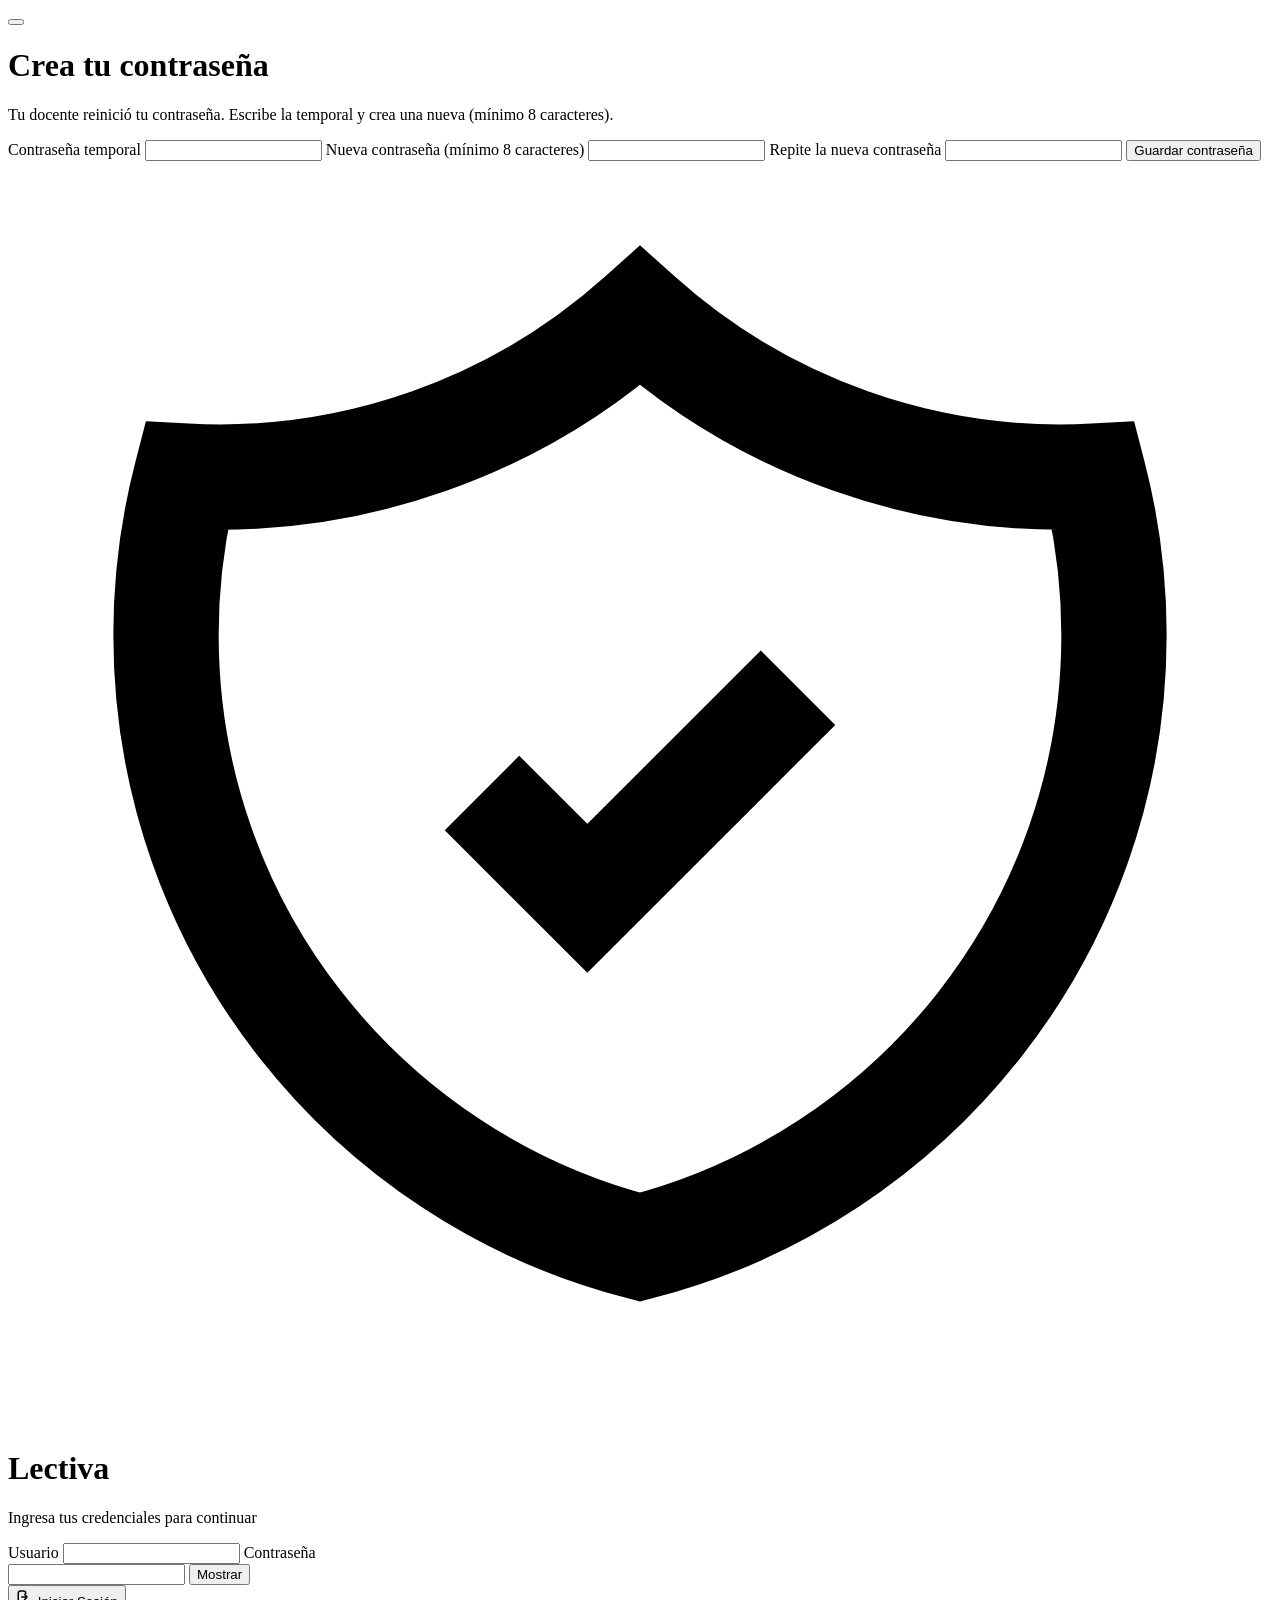
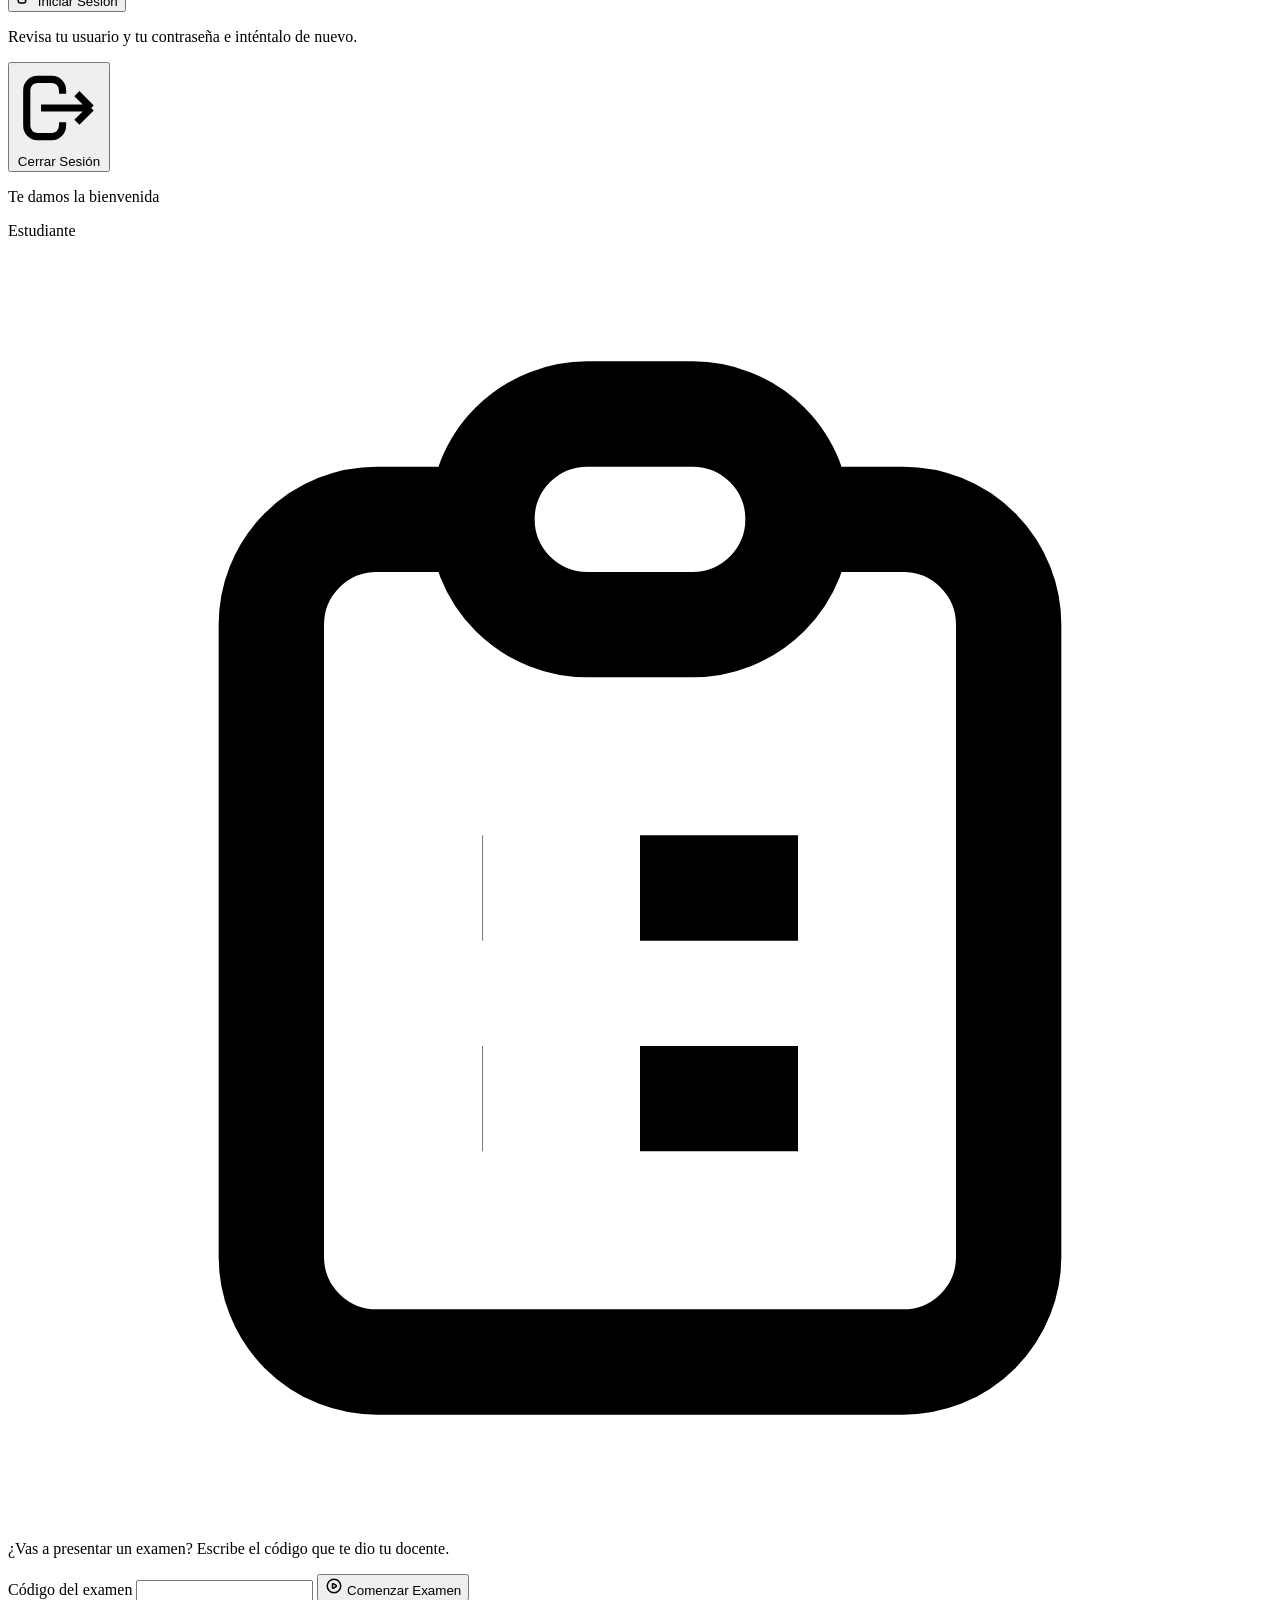
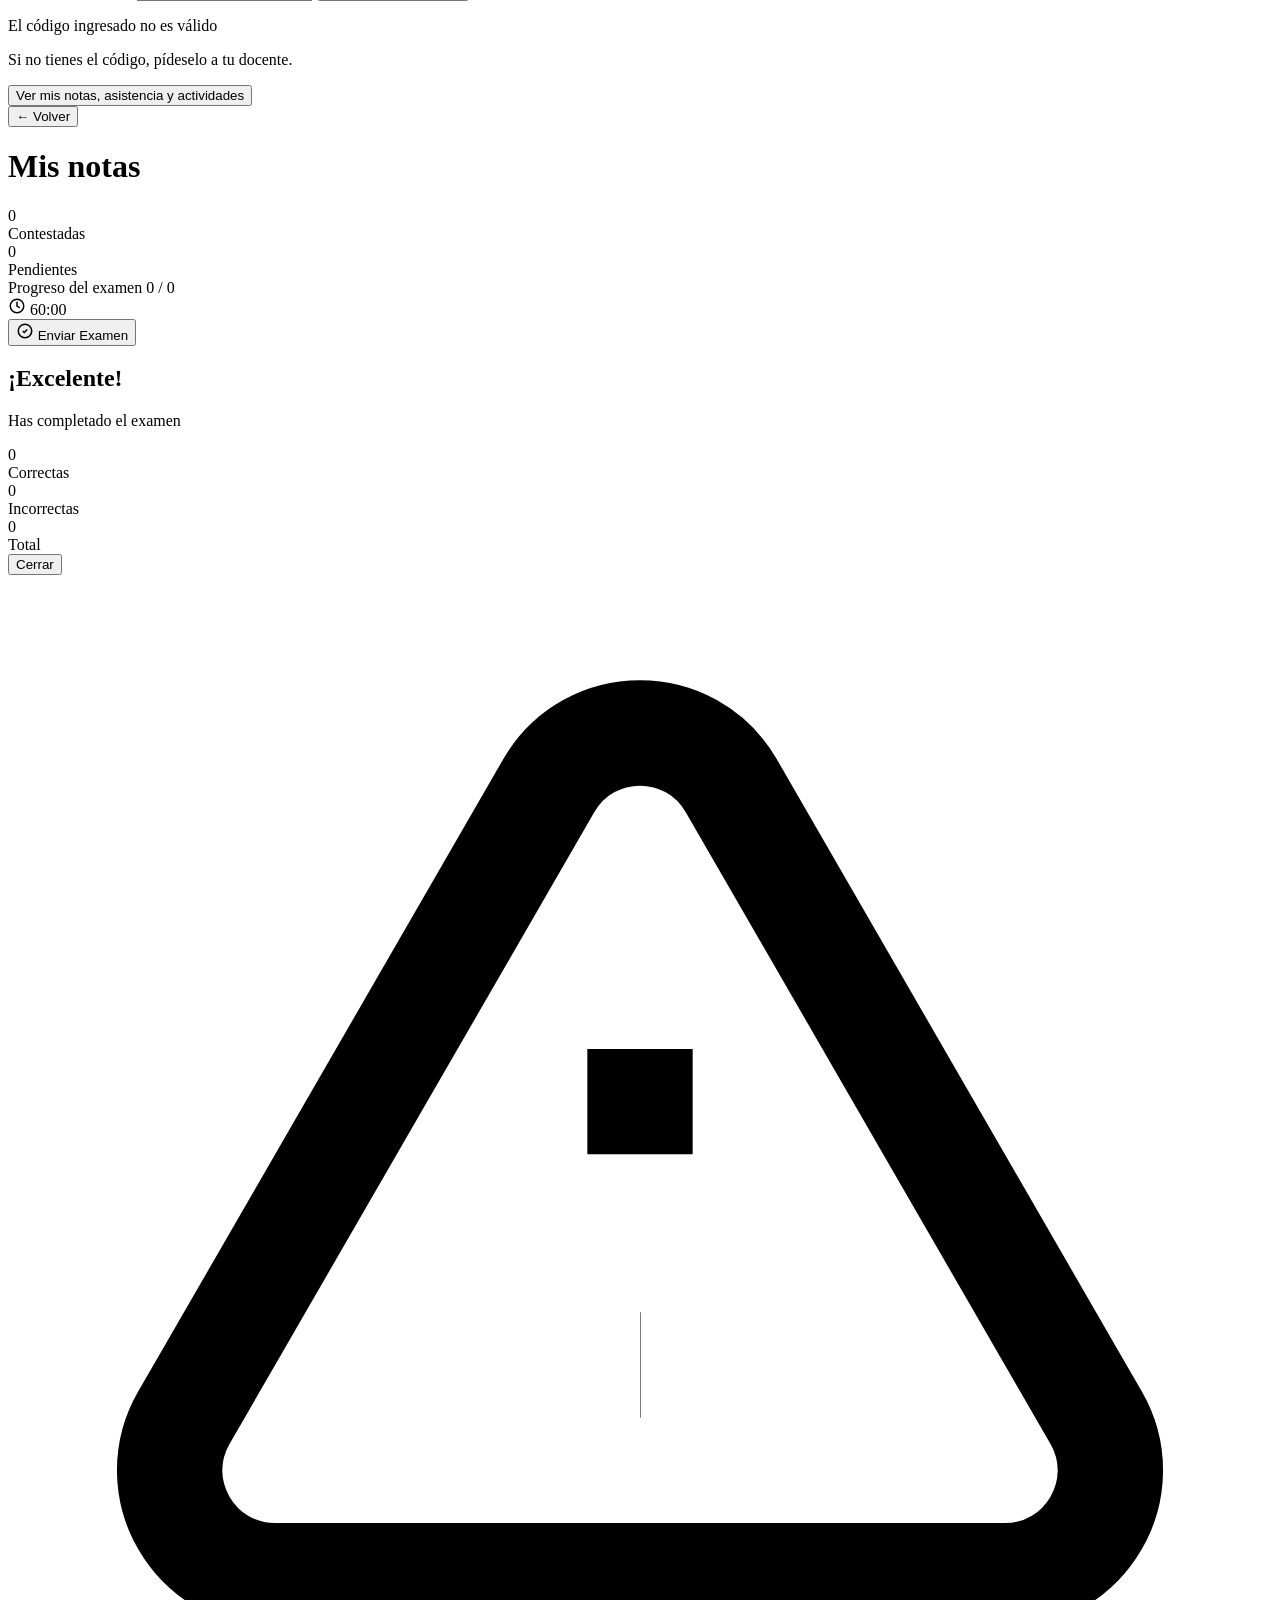
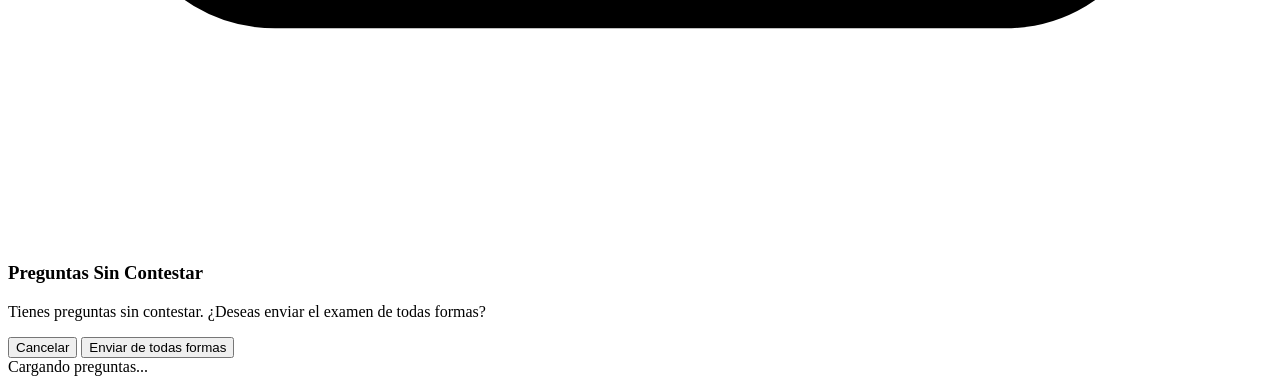
==== commit 851da104: "feat: renombrar la plataforma a Lectiva La herramienta de exámenes evolucionó a una plataforma de ge" ====
--- a/frontend/index.html
+++ b/frontend/index.html
@@ -3,7 +3,7 @@
 <head>
   <meta charset="UTF-8">
   <meta name="viewport" content="width=device-width, initial-scale=1.0">
-  <title>Examen Digital</title>
+  <title>Lectiva</title>
   <link rel="icon" type="image/x-icon" href="/static/favicon.ico">
   <!-- Self-hosted fonts (no external dependencies) -->
   <link rel="stylesheet" href="/fonts/fonts.css">
@@ -40,8 +40,9 @@
           <path d="M9 12l2 2 4-4m5.618-4.016A11.955 11.955 0 0112 2.944a11.955 11.955 0 01-8.618 3.04A12.02 12.02 0 003 9c0 5.591 3.824 10.29 9 11.622 5.176-1.332 9-6.03 9-11.622 0-1.042-.133-2.052-.382-3.016z"/>
         </svg>
       </div>
-      <h1 class="login-title">Examen Digital</h1>
+      <h1 class="login-title">Lectiva</h1>
       <p class="login-subtitle">Ingresa tus credenciales para continuar</p>
+      <p class="login-version" id="login-version"></p>
       <form class="login-form" id="login-form" onsubmit="return false;">
         <label class="campo-est" for="login-username">Usuario</label>
         <input type="text" id="login-username" autocomplete="username" autocapitalize="none" spellcheck="false" required>
@@ -109,9 +110,9 @@
         <svg fill="none" stroke="currentColor" stroke-width="2.5" viewBox="0 0 24 24">
           <path d="M9 12l2 2 4-4m6 2a9 9 0 11-18 0 9 9 0 0118 0z"/>
         </svg>
-        Examen Digital
-      </div>
-      <h1 class="exam-title" id="exam-title-header">Examen Digital</h1>
+        Lectiva
+      </div>
+      <h1 class="exam-title" id="exam-title-header">Examen</h1>
       <p class="exam-subtitle" id="exam-subtitle-header">Cargando...</p>
       <p class="exam-specialty" id="exam-specialty"></p>
       <p class="exam-professor" id="exam-professor"></p>
